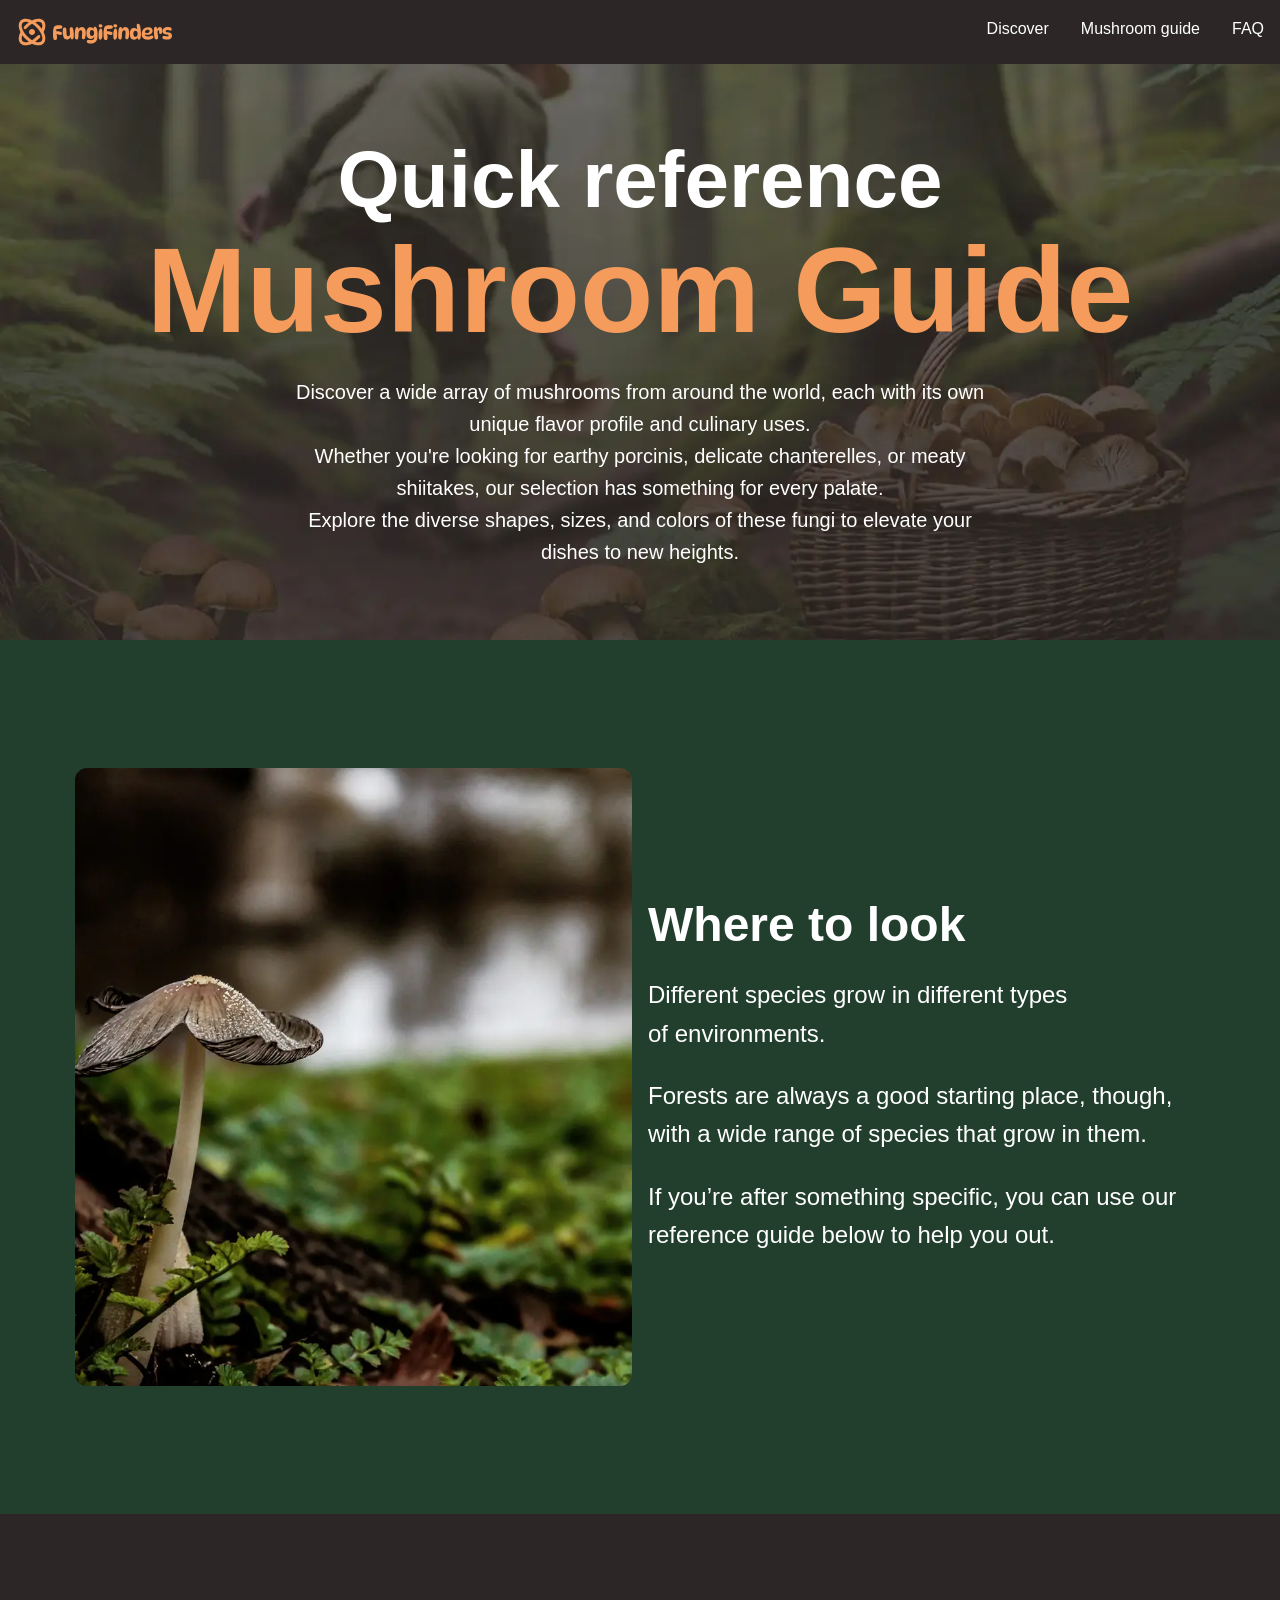
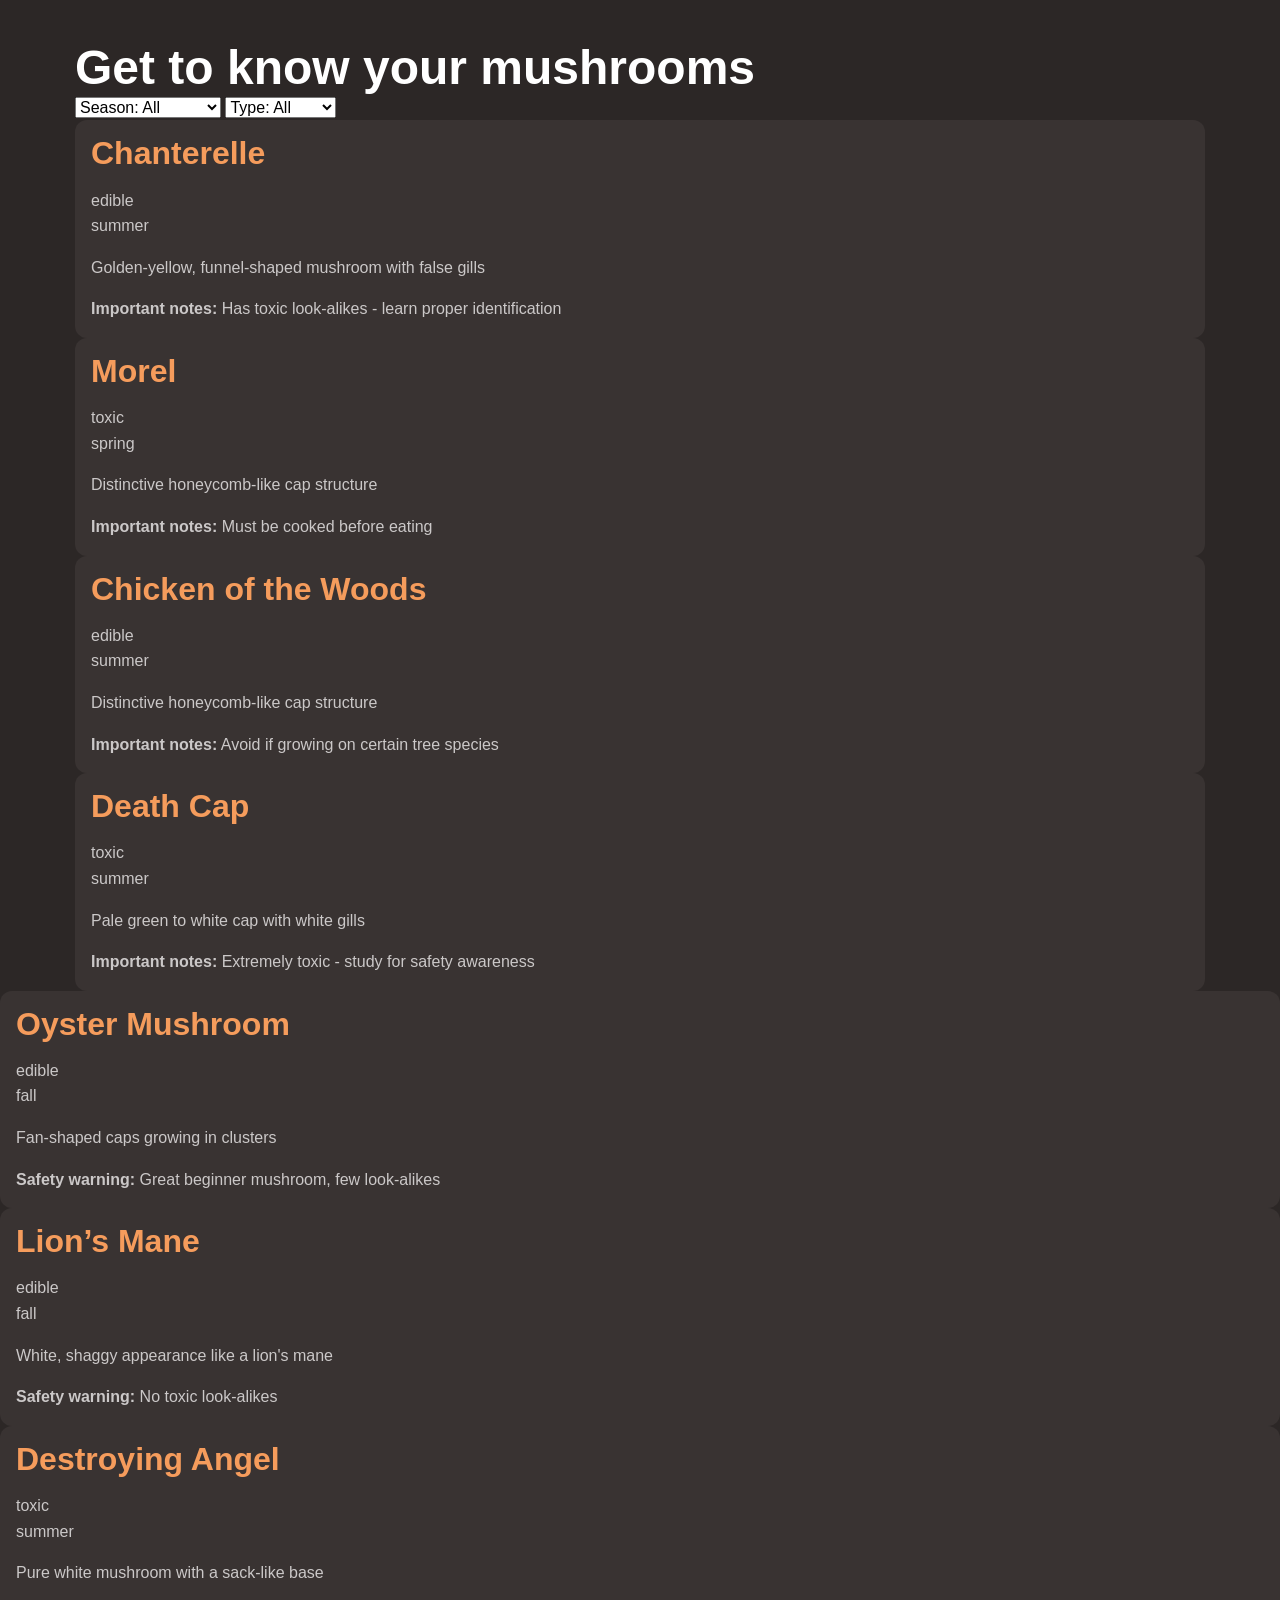
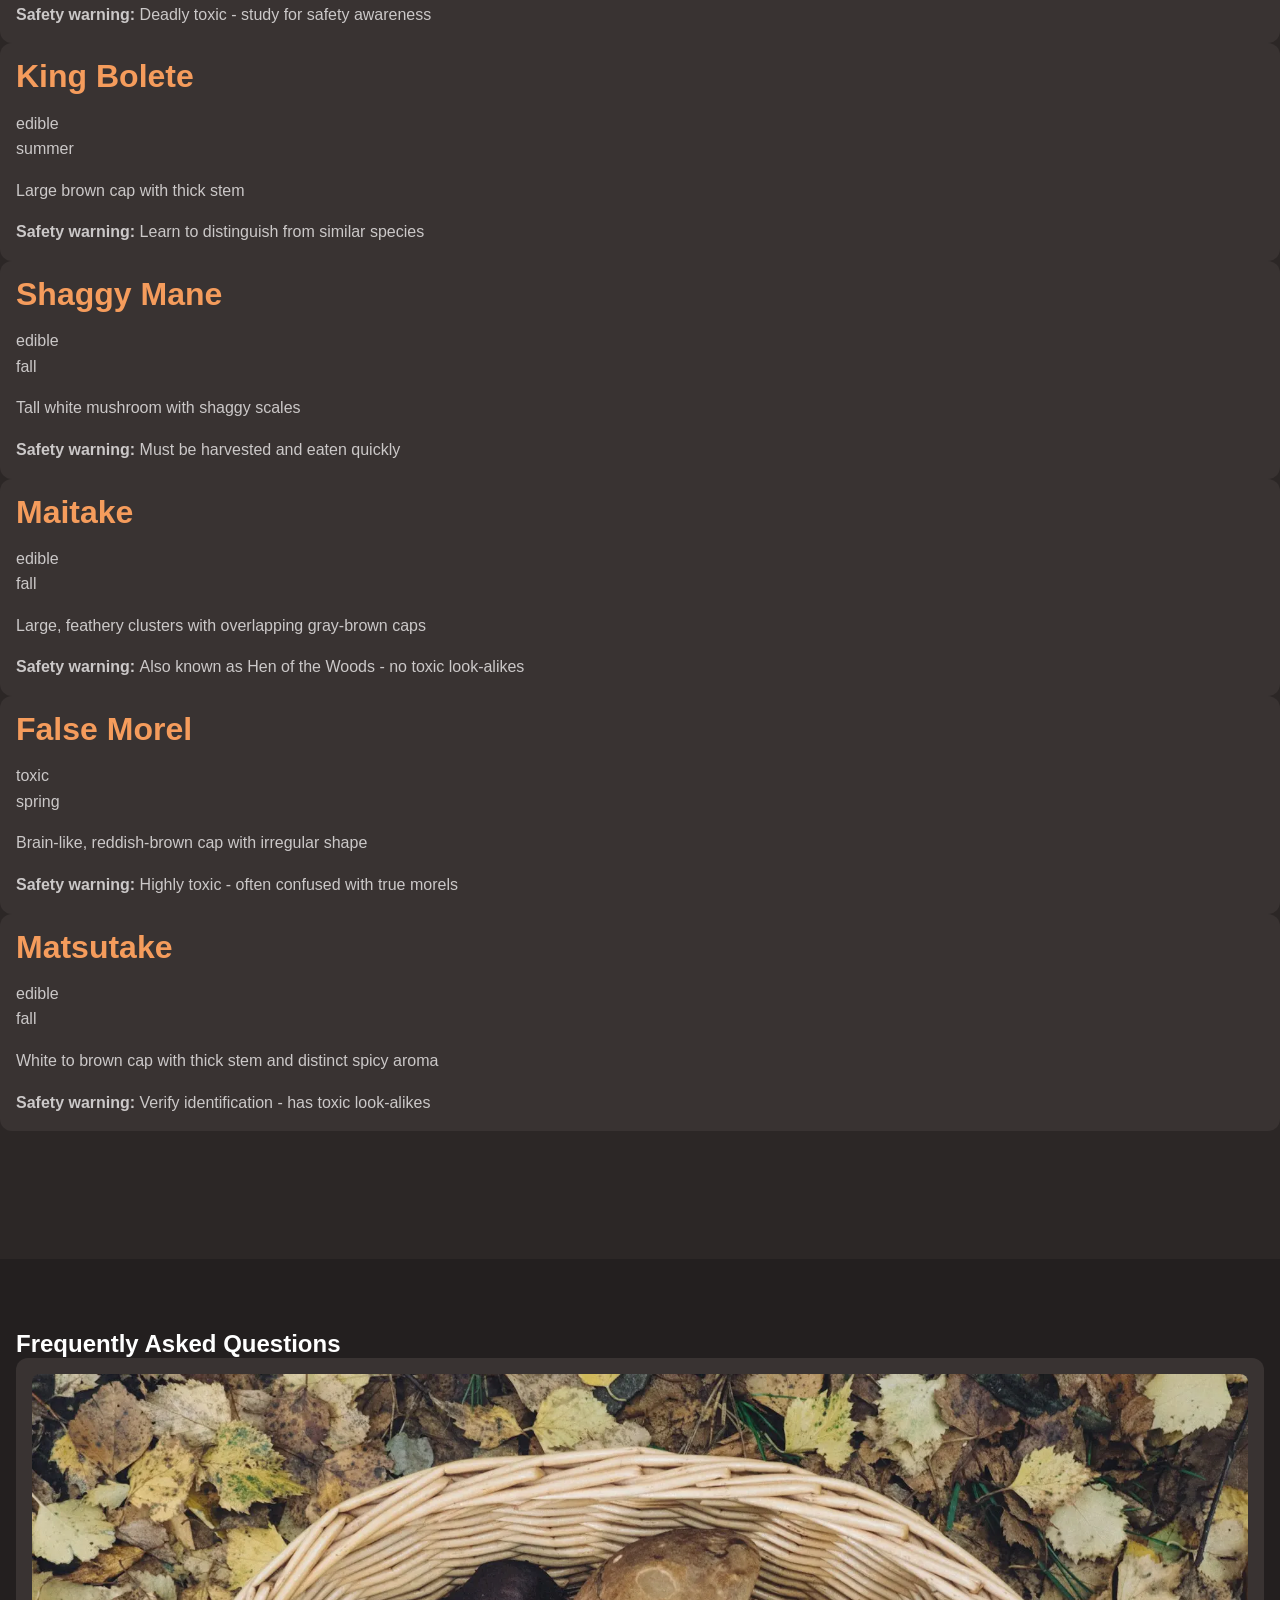
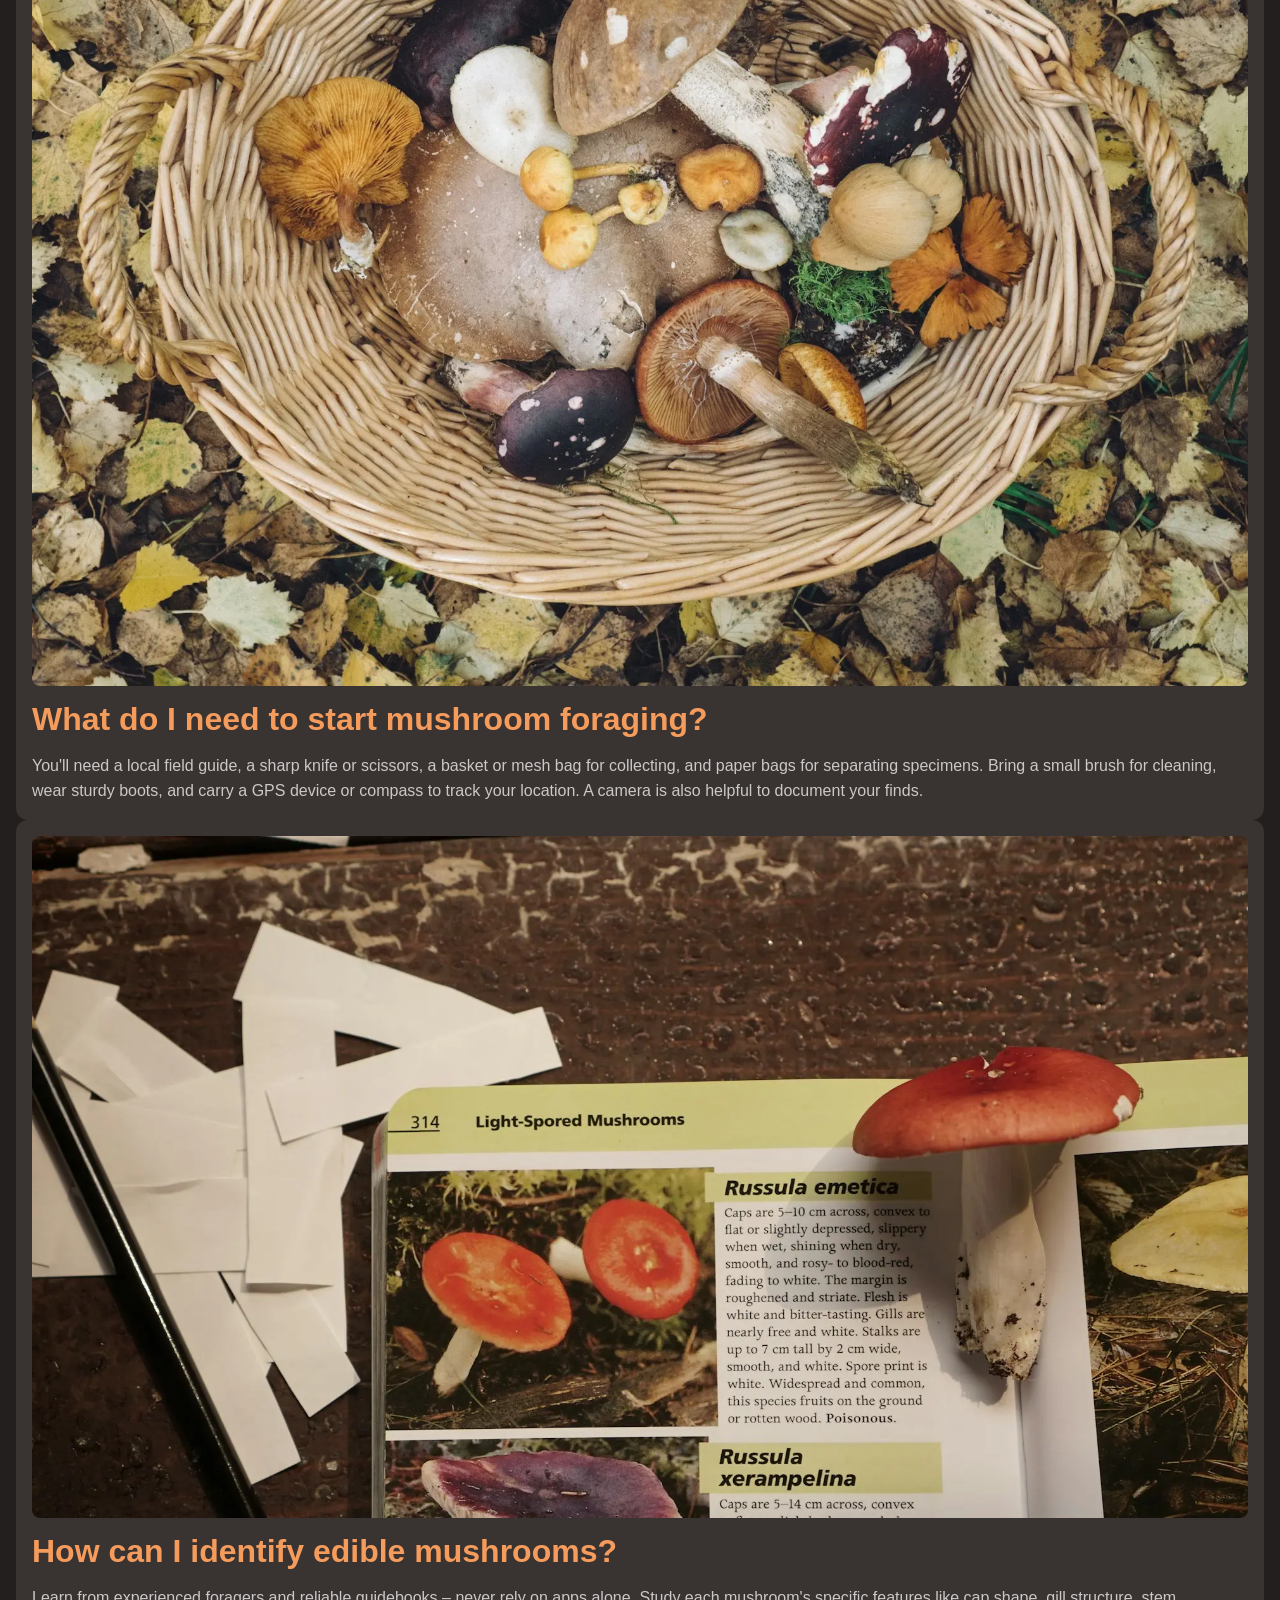
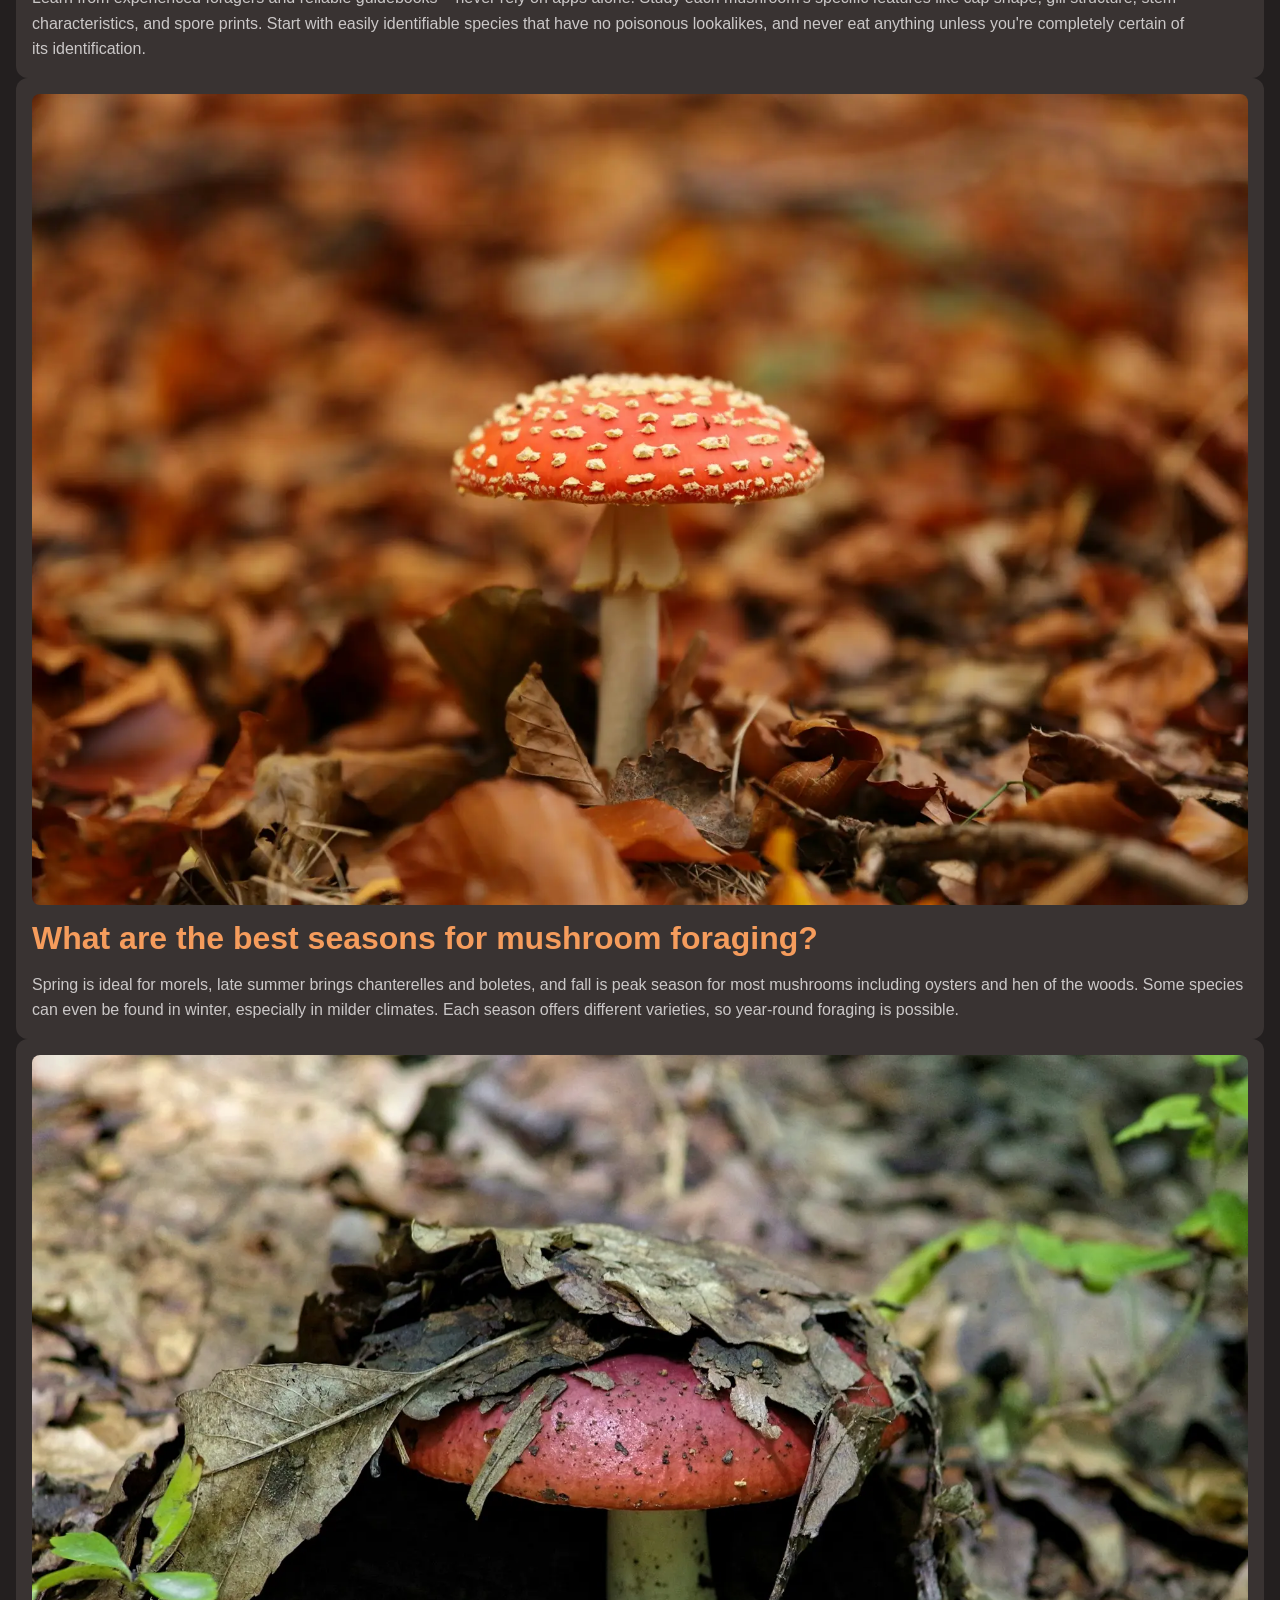
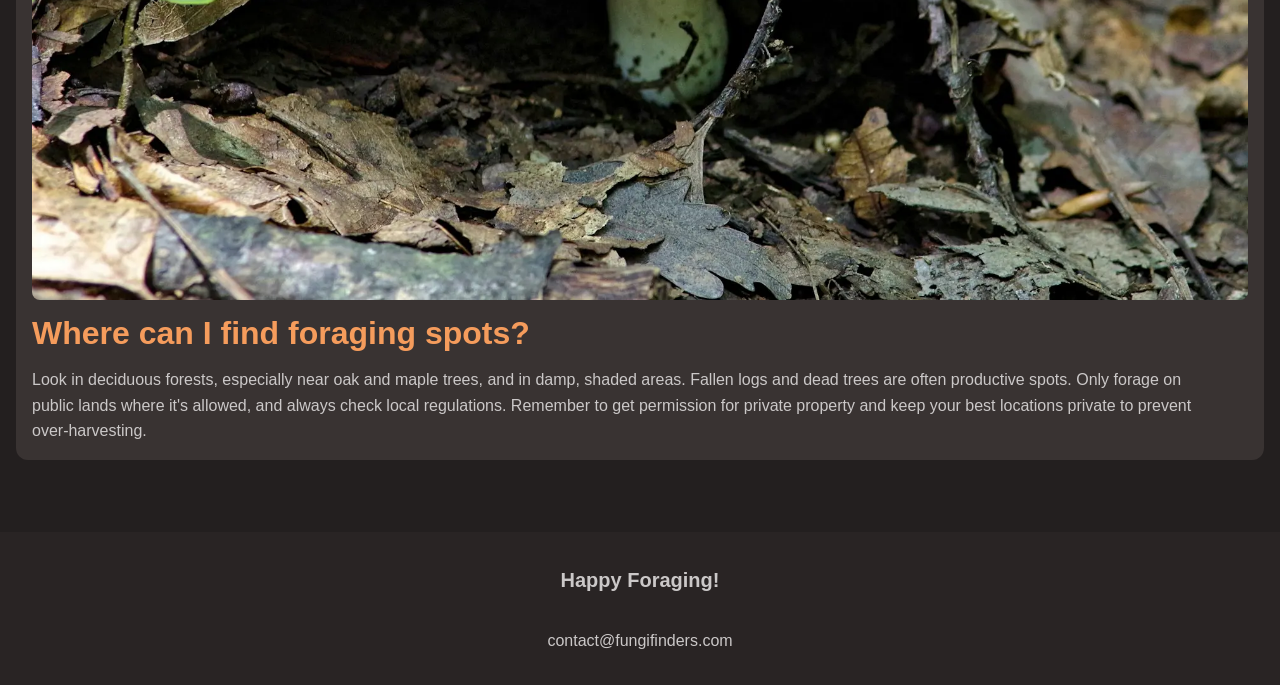
==== mushroom-guide.html @ 4a0c6866 "add mushroom guide page structure and initial content" ====
<!doctype html>
<html lang="en">
  <head>
    <meta charset="UTF-8" />
    <meta name="viewport" content="width=device-width, initial-scale=1.0" />
    <title>Fungi Finders</title>
    <link rel="stylesheet" href="styles.css" />
    <script src="/main.js" defer></script>
  </head>
  <body>
    <header class="site-header">
      <div class="wrapper" data-width="wide">
        <div class="site-header__inner">
          <a href="/">
            <img
              class="logo"
              src="assets/fungi-finders.svg"
              alt="fungi finders logo"
            />
          </a>
          <button aria-controls="primary-nav" aria-expanded="false">
            <span class="visually-hidden">Menu</span>
            <img src="/assets/hamburger.svg" alt="" />
          </button>
          <nav class="primary-navigation" id="primary-nav">
            <ul role="list">
              <li><a href="#">Discover</a></li>
              <li><a href="#">Mushroom guide</a></li>
              <li><a href="#">FAQ</a></li>
            </ul>
          </nav>
        </div>
      </div>
    </header>

    <main>
      <section class="hero section flow" data-padding="compact">
        <div class="wrapper">
          <h1 class="hero__title">
            Quick reference
            <span>Mushroom Guide</span>
          </h1>
        </div>
        <div class="wrapper" data-width="narrow">
          <div class="font-size-md flow"></div>
          <p>
            Discover a wide array of mushrooms from around the world, each with
            its own unique flavor profile and culinary uses.
          </p>
          <p>
            Whether you're looking for earthy porcinis, delicate chanterelles,
            or meaty shiitakes, our selection has something for every palate.
          </p>
          <p>
            Explore the diverse shapes, sizes, and colors of these fungi to
            elevate your dishes to new heights.
          </p>
        </div>
      </section>

      <!-- where to look -->
      <section class="section background-accent">
        <div class="wrapper">
          <div class="equal-columns" data-vertical-alignment="centered">
            <img src="/assets/where-to-look.webp" alt="mushroom close up" />
            <div class="flow font-size-lg text-high-contrast">
              <h2 class="section-title">Where to look</h2>
              <p>Different species grow in different types of environments.</p>
              <p>
                Forests are always a good starting place, though, with a wide
                range of species that grow in them.
              </p>
              <p>
                If you’re after something specific, you can use our reference
                guide below to help you out.
              </p>
            </div>
          </div>
        </div>
      </section>

      <!-- guide -->
      <section class="section">
        <div class="wrapper">
          <h2 class="section-title">Get to know your mushrooms</h2>
          <select name="" id="">
            <option value="all">Season: All</option>
            <option value="spring">Season: Spring</option>
            <option value="summer">Season: Summer</option>
            <option value="fall">Season: Fall</option>
          </select>
          <select name="" id="">
            <option value="all">Type: All</option>
            <option value="edible">Type: Edible</option>
            <option value="toxic">Type: Toxic</option>
          </select>
          <!-- grid of mushrooms -->
          <div>
            <!-- 12 cards here  -->
            <div class="card">
              <h3 class="card__title">Chanterelle</h3>
              <ul role="list" aria-label="Mushroom characteristics">
                <li data-edible="edible">
                  <span class="visually-hidden">This mushroom is </span>edible
                </li>
                <li data-season="summer">
                  <span class="visually-hidden"
                    >Best season to harvest this mushroom is
                  </span>
                  summer
                </li>
              </ul>
              <p>Golden-yellow, funnel-shaped mushroom with false gills</p>
              <div class="card__note">
                <strong>Important notes: </strong>
                Has toxic look-alikes - learn proper identification
              </div>
            </div>
            <div class="card">
              <h3 class="card__title">Morel</h3>
              <ul role="list" aria-label="Mushroom characteristics">
                <li data-edible="toxic">
                  <span class="visually-hidden">This mushroom is </span>toxic
                </li>
                <li data-season="spring">
                  <span class="visually-hidden"
                    >Best season to harvest this mushroom is
                  </span>
                  spring
                </li>
              </ul>
              <p>Distinctive honeycomb-like cap structure</p>
              <div class="card__note">
                <strong>Important notes: </strong>
                Must be cooked before eating
              </div>
            </div>
            <div class="card">
              <h3 class="card__title">Chicken of the Woods</h3>
              <ul role="list" aria-label="Mushroom characteristics">
                <li data-edible="edible">
                  <span class="visually-hidden">This mushroom is </span>edible
                </li>
                <li data-season="summer">
                  <span class="visually-hidden"
                    >Best season to harvest this mushroom is
                  </span>
                  summer
                </li>
              </ul>
              <p>Distinctive honeycomb-like cap structure</p>
              <div class="card__note">
                <strong>Important notes:</strong>
                Avoid if growing on certain tree species
              </div>
            </div>
          </div>
          <div class="card">
              <h3 class="card__title">Death Cap</h3>
              <ul role="list" aria-label="Mushroom characteristics">
                <li data-edible="toxic">
                  <span class="visually-hidden">This mushroom is </span>toxic
                </li>
                <li data-season="summer">
                  <span class="visually-hidden"
                    >Best season to harvest this mushroom is
                  </span>
                  summer
                </li>
              </ul>
              <p>Pale green to white cap with white gills</p>
              <div class="card__note">
                <strong>Important notes: </strong>
                Extremely toxic - study for safety awareness
              </div>
            </div>
          </div>
             <div class="card">
              <h3 class="card__title">Oyster Mushroom</h3>
              <ul role="list" aria-label="Mushroom characteristics">
                <li data-edible="edible">
                  <span class="visually-hidden">This mushroom is </span>edible
                </li>
                <li data-season="fall">
                  <span class="visually-hidden"
                    >Best season to harvest this mushroom is
                  </span>
                  fall
                </li>
              </ul>
              <p>Fan-shaped caps growing in clusters</p>
              <div class="card__note">
                <strong>Safety warning: </strong>
                Great beginner mushroom, few look-alikes
              </div>
            </div>
          </div>
          <div class="card">
              <h3 class="card__title">Lion’s Mane</h3>
              <ul role="list" aria-label="Mushroom characteristics">
                <li data-edible="edible">
                  <span class="visually-hidden">This mushroom is </span>edible
                </li>
                <li data-season="fall">
                  <span class="visually-hidden"
                    >Best season to harvest this mushroom is
                  </span>
                  fall
                </li>
              </ul>
              <p>White, shaggy appearance like a lion's mane</p>
              <div class="card__note">
                <strong>Safety warning: </strong>
                No toxic look-alikes
              </div>
            </div>
            <div class="card">
              <h3 class="card__title">Destroying Angel</h3>
              <ul role="list" aria-label="Mushroom characteristics">
                <li data-edible="toxic">
                  <span class="visually-hidden">This mushroom is </span>toxic
                </li>
                <li data-season="summer">
                  <span class="visually-hidden"
                    >Best season to harvest this mushroom is
                  </span>
                  summer
                </li>
              </ul>
              <p>Pure white mushroom with a sack-like base</p>
              <div class="card__note">
                <strong>Safety warning: </strong>
                Deadly toxic - study for safety awareness
              </div>
            </div>
            <div class="card">
              <h3 class="card__title">King Bolete</h3>
              <ul role="list" aria-label="Mushroom characteristics">
                <li data-edible="edible">
                  <span class="visually-hidden">This mushroom is </span>edible
                </li>
                <li data-season="summer">
                  <span class="visually-hidden"
                    >Best season to harvest this mushroom is
                  </span>
                  summer
                </li>
              </ul>
              <p>Large brown cap with thick stem</p>
              <div class="card__note">
                <strong>Safety warning: </strong>
                Learn to distinguish from similar species
              </div>
            </div>
            <div class="card">
              <h3 class="card__title">Shaggy Mane</h3>
              <ul role="list" aria-label="Mushroom characteristics">
                <li data-edible="edible">
                  <span class="visually-hidden">This mushroom is </span>edible
                </li>
                <li data-season="fall">
                  <span class="visually-hidden"
                    >Best season to harvest this mushroom is
                  </span>
                  fall
                </li>
              </ul>
              <p>Tall white mushroom with shaggy scales</p>
              <div class="card__note">
                <strong>Safety warning: </strong>
                Must be harvested and eaten quickly
              </div>
            </div>
            <div class="card">
              <h3 class="card__title">Maitake</h3>
              <ul role="list" aria-label="Mushroom characteristics">
                <li data-edible="edible">
                  <span class="visually-hidden">This mushroom is </span>edible
                </li>
                <li data-season="fall">
                  <span class="visually-hidden"
                    >Best season to harvest this mushroom is
                  </span>
                  fall
                </li>
              </ul>
              <p>Large, feathery clusters with overlapping gray-brown caps</p>
              <div class="card__note">
                <strong>Safety warning: </strong>
                Also known as Hen of the Woods - no toxic look-alikes
              </div>
            </div>
            <div class="card">
              <h3 class="card__title">False Morel</h3>
              <ul role="list" aria-label="Mushroom characteristics">
                <li data-edible="toxic">
                  <span class="visually-hidden">This mushroom is </span>toxic
                </li>
                <li data-season="spring">
                  <span class="visually-hidden"
                    >Best season to harvest this mushroom is
                  </span>
                  spring
                </li>
              </ul>
              <p>Brain-like, reddish-brown cap with irregular shape</p>
              <div class="card__note">
                <strong>Safety warning: </strong>
                Highly toxic - often confused with true morels
              </div>
            </div>
            <div class="card">
              <h3 class="card__title">Matsutake</h3>
              <ul role="list" aria-label="Mushroom characteristics">
                <li data-edible="edible">
                  <span class="visually-hidden">This mushroom is </span>edible
                </li>
                <li data-season="fall">
                  <span class="visually-hidden"
                    >Best season to harvest this mushroom is
                  </span>
                  fall
                </li>
              </ul>
              <p>White to brown cap with thick stem and distinct spicy aroma</p>
              <div class="card__note">
                <strong>Safety warning: </strong>
                Verify identification - has toxic look-alikes
              </div>
            </div>
        </div>
      </section>

      <!-- FAQ -->
      <section class="section background-extra-dark" data-padding="compact">
        <div class="wrapper" data-width="wide">
          <h2>Frequently Asked Questions</h2>
          <!-- Bento Grid -->
          <div class="card">
            <img
              src="/assets/start-foraging.webp"
              alt="a basket full of mushrooms"
            />
            <h3 class="card__title">
              What do I need to start mushroom foraging?
            </h3>
            <p>
              You'll need a local field guide, a sharp knife or scissors, a
              basket or mesh bag for collecting, and paper bags for separating
              specimens. Bring a small brush for cleaning, wear sturdy boots,
              and carry a GPS device or compass to track your location. A camera
              is also helpful to document your finds.
            </p>
          </div>
          <div class="card">
            <img
              src="/assets/identify-mushrooms.webp"
              alt="mushrooom on top of a book"
            />
            <h3 class="card__title">How can I identify edible mushrooms?</h3>
            <p>
              Learn from experienced foragers and reliable guidebooks – never
              rely on apps alone. Study each mushroom's specific features like
              cap shape, gill structure, stem characteristics, and spore prints.
              Start with easily identifiable species that have no poisonous
              lookalikes, and never eat anything unless you're completely
              certain of its identification.
            </p>
          </div>
          <div class="card">
            <img
              src="/assets/best-seasons.webp"
              alt="red mushroom with white spots on top"
            />
            <h3 class="card__title">
              What are the best seasons for mushroom foraging?
            </h3>
            <p>
              Spring is ideal for morels, late summer brings chanterelles and
              boletes, and fall is peak season for most mushrooms including
              oysters and hen of the woods. Some species can even be found in
              winter, especially in milder climates. Each season offers
              different varieties, so year-round foraging is possible.
            </p>
          </div>
          <div class="card">
            <img
              src="/assets/where-to-find.webp"
              alt="mushroom under some leaves"
            />
            <h3 class="card__title">Where can I find foraging spots?</h3>
            <p>
              Look in deciduous forests, especially near oak and maple trees,
              and in damp, shaded areas. Fallen logs and dead trees are often
              productive spots. Only forage on public lands where it's allowed,
              and always check local regulations. Remember to get permission for
              private property and keep your best locations private to prevent
              over-harvesting.
            </p>
          </div>
        </div>
      </section>
    </main>
  </body>
  <footer class="site-footer">
    <p class="site-footer__title">Happy Foraging!</p>
    <a href="mailto:contact@fungifinders.com">contact@fungifinders.com</a>
  </footer>
</html>
---- styles.css ----
@layer reset {
  *,
  *::before,
  *::after {
    box-sizing: border-box;
  }

  /* https://kilianvalkhof.com/2022/css-html/your-css-reset-needs-text-size-adjust-probably/ */
  html {
    -moz-text-size-adjust: none;
    -webkit-text-size-adjust: none;
    text-size-adjust: none;
  }

  body,
  h1,
  h2,
  h3,
  h4,
  p,
  figure,
  blockquote,
  dl,
  dd {
    margin: 0;
  }

  /* https://www.scottohara.me/blog/2019/01/12/lists-and-safari.html */
  [role="list"] {
    list-style: none;
    margin: 0;
    padding: 0;
  }

  body {
    min-block-size: 100vh;
    line-height: 1.6;
  }

  h1,
  h2,
  h3,
  button,
  input,
  label {
    line-height: 1.1;
  }

  h1,
  h2,
  h3,
  h4 {
    text-wrap: balance;
  }

  p,
  li {
    text-wrap: pretty;
  }

  img,
  picture {
    max-inline-size: 100%;
    display: block;
  }

  input,
  button,
  textarea,
  select {
    font: inherit;
  }
}

@layer base {
  /* :root custom props + base/global styles here */
  :root {
    --clr-white: hsl(0, 0%, 100%);
    --clr-gray-100: hsl(0, 2%, 79%);
    --clr-brand-400: hsl(25, 88%, 75%);
    --clr-brand-500: hsl(25, 88%, 66%);
    --clr-green-400: hsl(143, 19%, 49%);
    --clr-green-500: hsl(143, 38%, 37%);
    --clr-green-600: hsl(145, 29%, 19%);
    --clr-brown-500: hsl(10, 5%, 25%);
    --clr-brown-600: hsl(9, 7%, 21%);
    --clr-brown-700: hsl(9, 8%, 16%);
    --clr-brown-800: hsl(0, 6%, 15%);
    --clr-brown-900: hsl(0, 6%, 13%);

    --clr-orange-500: hsl(28, 43%, 28%);
    --clr-red-500: hsl(359, 34%, 24%);
    --clr-teal-500: hsl(186, 42%, 25%);

    --ff-heading: "Outfit", sans-serif;
    --ff-body: "Fira Sans", sans-serif;

    --fs-300: 0.875rem;
    --fs-400: 1rem;
    --fs-500: 1.125rem;
    --fs-600: 1.25rem;
    --fs-700: 1.5rem;
    --fs-800: 2rem;
    --fs-900: 3.75rem;
    --fs-1000: 3.75rem;

    /* primitives */
    --text-main: var(--clr-gray-100);
    --text-high-contrast: var(--clr-white);
    --text-brand: var(--clr-brand-500);
    --text-brand-light: var(--clr-brand-400);

    --background-accent-light: var(--clr-green-400);
    --background-accent-main: var(--clr-green-500);
    --background-accent-dark: var(--clr-green-600);

    --background-extra-light: var(--clr-brown-500);
    --background-light: var(--clr-brown-600);
    --background-main: var(--clr-brown-700);
    --background-dark: var(--clr-brown-800);
    --background-extra-dark: var(--clr-brown-900);
    --font-size-heading-sm: var(--fs-700);
    --font-size-heading-regular: var(--fs-800);
    --font-size-heading-lg: var(--fs-900);
    --font-size-heading-xl: var(--fs-1000);

    --font-size-sm: var(--fs-300);
    --font-size-regular: var(--fs-400);
    --font-size-md: var(--fs-500);
    --font-size-lg: var(--fs-600);

    --border-radius-1: 0.25rem;
    --border-radius-2: 0.5rem;
    --border-radius-3: 0.75rem;

    @media (width > 760px) {
      --fs-300: 0.875rem;
      --fs-400: 1rem;
      --fs-500: 1.25rem;
      --fs-600: 1.5rem;
      --fs-700: 2rem;
      --fs-800: 3rem;
      --fs-900: 5rem;
      --fs-1000: 7.5rem;
    }
  }

  body {
    font-family: var(--ff-body);
    font-size: var(--font-size-regular);
    color: var(--text-main);
    background-color: var(--background-main);
  }

  h1,
  h2,
  h3,
  h4 {
    font-family: var(--ff-heading);
    font-weight: 700;
    color: var(--text-high-contrast);
  }

  a {
    color: var(--text-high-contrast);
  }

  a:hover,
  a:focus-visible {
    color: var(--text-brand-light);
  }

  img {
    border-radius: var(--border-radius-3);
  }
}

@layer utilities {
  .text-center {
    text-align: center;
  }

  .section-title {
    font-size: var(--font-size-heading-regular);
  }

  .text-main {
    color: var(--text-main);
  }

  .text-brand {
    color: var(--text-brand);
  }

  .text-high-contrast {
    color: var(--text-high-contrast);
  }

  .background-base {
    background: var(--background-base);
  }

  .background-light {
    background-color: var(--background-light);
  }

  .background-extra-light {
    background-color: var(--background-extra-light);
  }

  .background-dark {
    background-color: var(--background-dark);
  }

  .background-extra-dark {
    background-color: var(--background-extra-dark);
  }

  .background-accent {
    background-color: var(--background-accent-dark);
  }

  .font-size-sm {
    font-size: var(--font-size-sm);
  }

  .font-size-regular {
    font-size: var(--font-size-regular);
  }

  .font-size-md {
    font-size: var(--font-size-md);
  }

  .font-size-lg {
    font-size: var(--font-size-lg);
  }

  .visually-hidden {
    clip: rect(0 0 0 0);
    clip-path: inset(50%);
    height: 1px;
    overflow: hidden;
    position: absolute;
    white-space: nowrap;
    width: 1px;
  }

  .skip-to-main {
    background: var(--clr-green-500);
    font-size: var(--fs-600);
  }
}

@layer layout {
  .flow > * + * {
    margin-block-start: var(--flow-space, 1em);
  }

  .grid-flow {
    display: grid;
    gap: var(--grid-flow-space, 1rem);

    align-content: start;
    justify-items: start;
  }

  .section {
    padding-block: 3.75rem;

    @media (min-width: 760px) {
      padding-block: 8rem;

      &[data-padding="compact"] {
        padding-block: 4.5rem;
      }
    }
  }

  .wrapper {
    --wrapper-max-width: 1130px;
    --wrapper-padding: 1rem;

    max-width: var(--wrapper-max-width);
    margin-inline: auto;
    padding-inline: var(--wrapper-padding);

    /* helps to match the Figma file */
    box-sizing: content-box;

    &[data-width="narrow"] {
      --wrapper-max-width: 720px;
    }

    &[data-width="wide"] {
      --wrapper-max-width: 1330px;
    }
  }

  .equal-columns {
    display: grid;
    gap: var(--equal-columns-gap, 1rem);
    align-items: var(--column-layout-alignment, stretch);

    &[data-gap="large"] {
      --equal-columns-gap: 2rem;
    }

    &[data-gap="none"] {
      --equal-columns-gap: 0;
    }

    &[data-vertical-alignment="centered"] {
      --column-layout-alignment: center;
    }

    &[data-vertical-alignment="bottom"] {
      --column-layout-alignment: end;
    }

    @media (width > 760px) {
      grid-auto-flow: column;
      grid-auto-columns: 1fr;
    }
  }
}

@layer components {
  .skip-to-main {
    background: var(--clr-green-500);
    font-size: var(--fs-600);
    padding: 1rem;
    position: absolute;
    top: 1rem;
    left: 1rem;
    border-radius: var(--border-radius-3);
    color: white;
  }

  .skip-to-main:not(:focus) {
    clip: rect(0 0 0 0);
    clip-path: inset(50%);
    height: 1px;
    overflow: hidden;
    position: absolute;
    white-space: nowrap;
    width: 1px;
  }

  .site-header {
    padding-block: 1rem;
  }

  .site-header__inner {
    display: flex;
    flex-wrap: wrap;
    gap: 0.5rem 2rem;
    justify-content: space-between;
  }

  .primary-navigation {
    ul {
      margin: 0;
      padding: 0;
      display: flex;
      flex-wrap: wrap;
      gap: 0.5rem 2rem;
    }

    a {
      text-decoration: none;
    }
  }

  [aria-controls="primary-nav"] {
    display: none;
  }

  @media (width < 760px) {
    [aria-controls="primary-nav"] {
      display: block;
      z-index: 100;
      background: transparent;
      border: 0;

      img {
        border-radius: 0;
      }
    }

    .primary-navigation {
      display: none;
      z-index: 10;
      position: absolute;
      top: 0;
      right: 0;
      padding: 2rem;
      background-color: var(--background-accent-main);
      border-radius: 0 0 0 var(--border-radius-3);

      ul {
        flex-direction: column;
        gap: 0;
        font-size: var(--fs-700);
        font-weight: 700;
        font-family: var(--ff-heading);
      }

      li + li {
        margin-block-start: 1rem;
        padding-block-start: 1rem;
        border-top: 2px solid var(--background-accent-light);
      }
    }

    [aria-expanded="true"] ~ .primary-navigation {
      display: block;
    }
  }

  .site-footer {
    text-align: center;
    background-color: var(--background-dark);
    padding-block: 2rem;
    display: grid;
    gap: 2rem;

    a {
      text-decoration: none;
      color: var(--text-main);

      &:hover,
      &:focus-visible {
        color: var(--text-brand-light);
      }
    }
  }

  .site-footer__title {
    font-weight: 700;
    font-size: var(--font-size-md);
    font-family: var(--ff-heading);
  }

  .card {
    display: grid;
    gap: var(--card-gap, 1rem);
    background-color: var(--background-light);
    padding: 1rem;
    border-radius: var(--border-radius-3);

    img {
      border-radius: var(--border-radius-2);
    }
  }

  .card__title {
    font-size: var(--card-title-font-size, var(--font-size-heading-sm));
    color: var(--card-title-color, var(--text-brand));
  }

  .hero {
    text-align: center;
    background-image: url(/assets/hero.webp);
    background-size: cover;
    font-size: var(--font-size-md);
    color: var(--text-high-contrast);
  }

  .hero__title {
    font-size: var(--font-size-heading-lg);

    > span {
      display: block;
      font-size: var(--font-size-heading-xl);
      color: var(--text-brand);
    }
  }

  .mushroom-guide {
    --card-title-font-size: var(--font-size-lg);
    --card-title-color: var(--text-high-contrast);
  }

  .faq-bento-grid {
    --card-title-color: var(--text-high-contrast);
  }

  .button {
    display: inline-flex;
    padding: 0.5rem 1rem;
    background-color: var(--background-accent-main);
    text-decoration: none;
    font-size: var(--font-size-md);
    font-family: var(--ff-heading);
    font-weight: 700;
    cursor: pointer;
    border-radius: var(--border-radius-1);

    &:hover,
    &:focus-visible {
      background-color: var(--background-accent-light);
      color: var(--text-high-contrast);
    }
  }
}
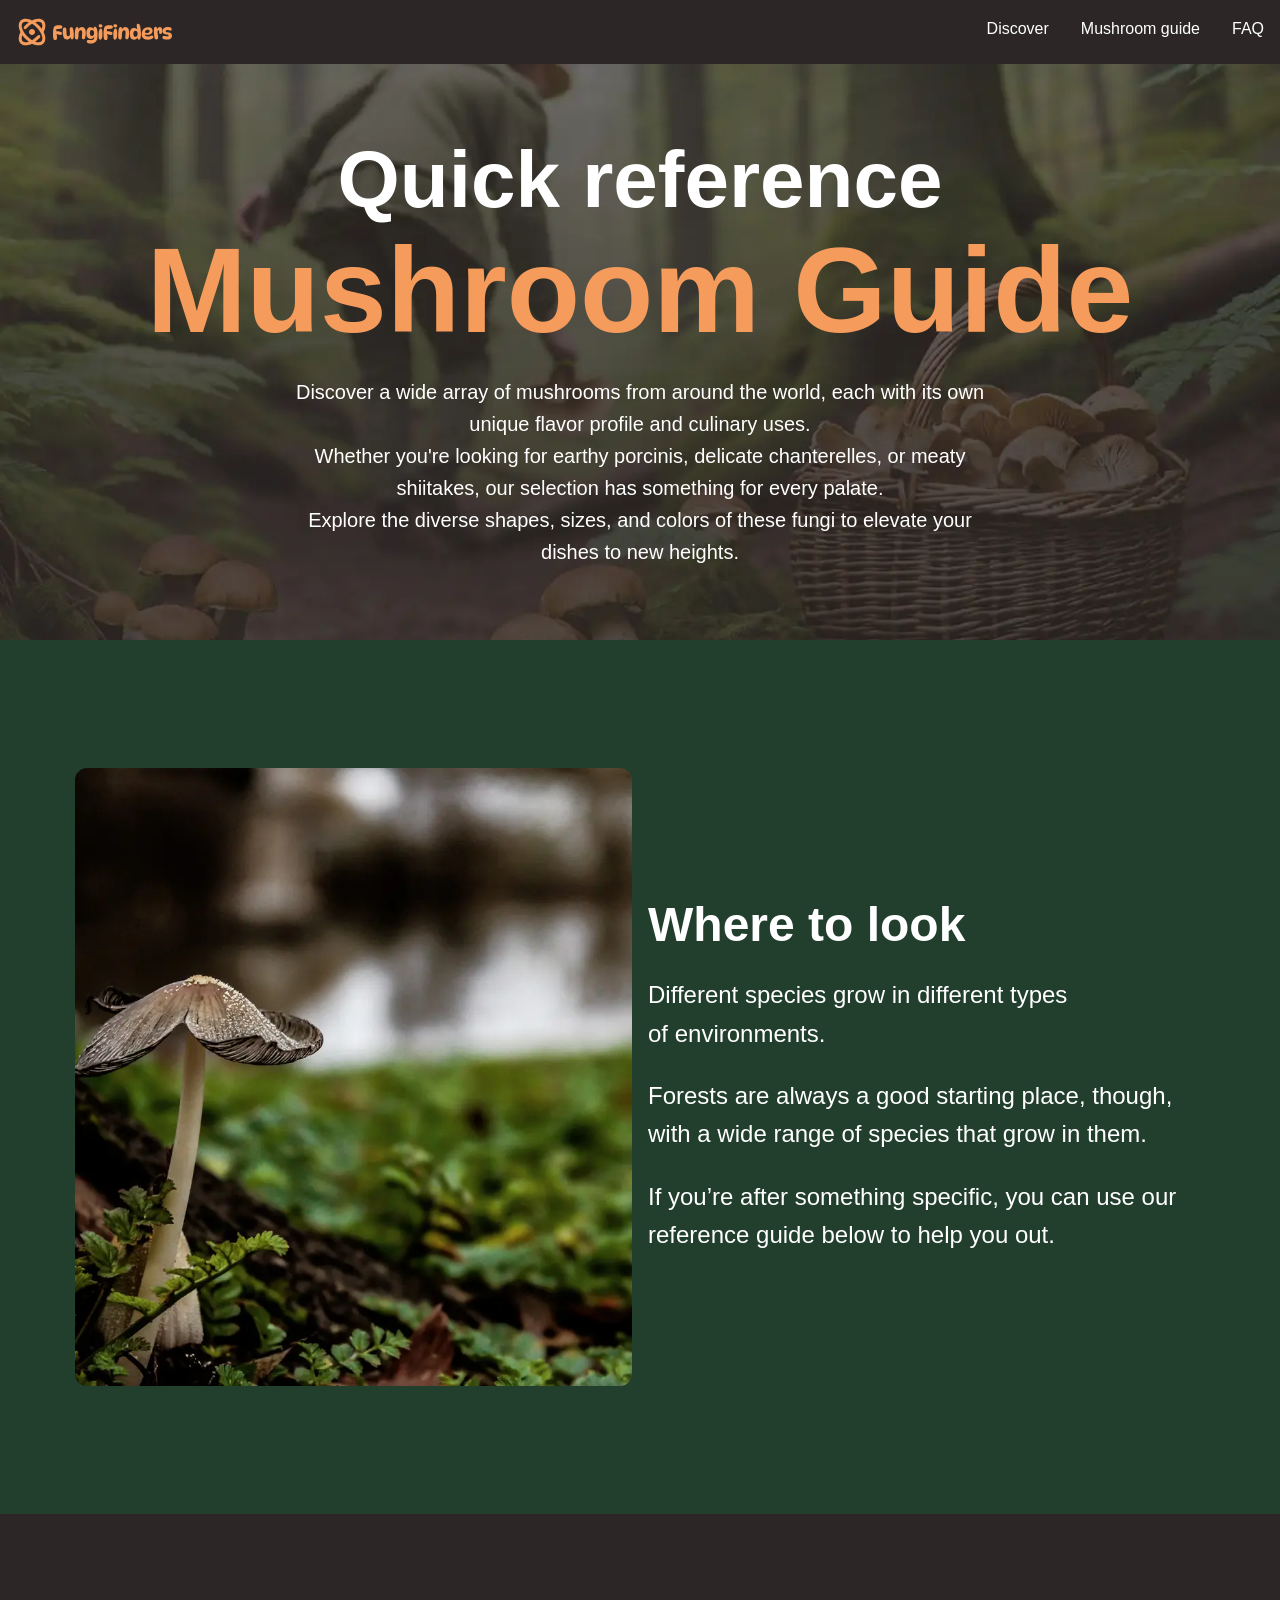
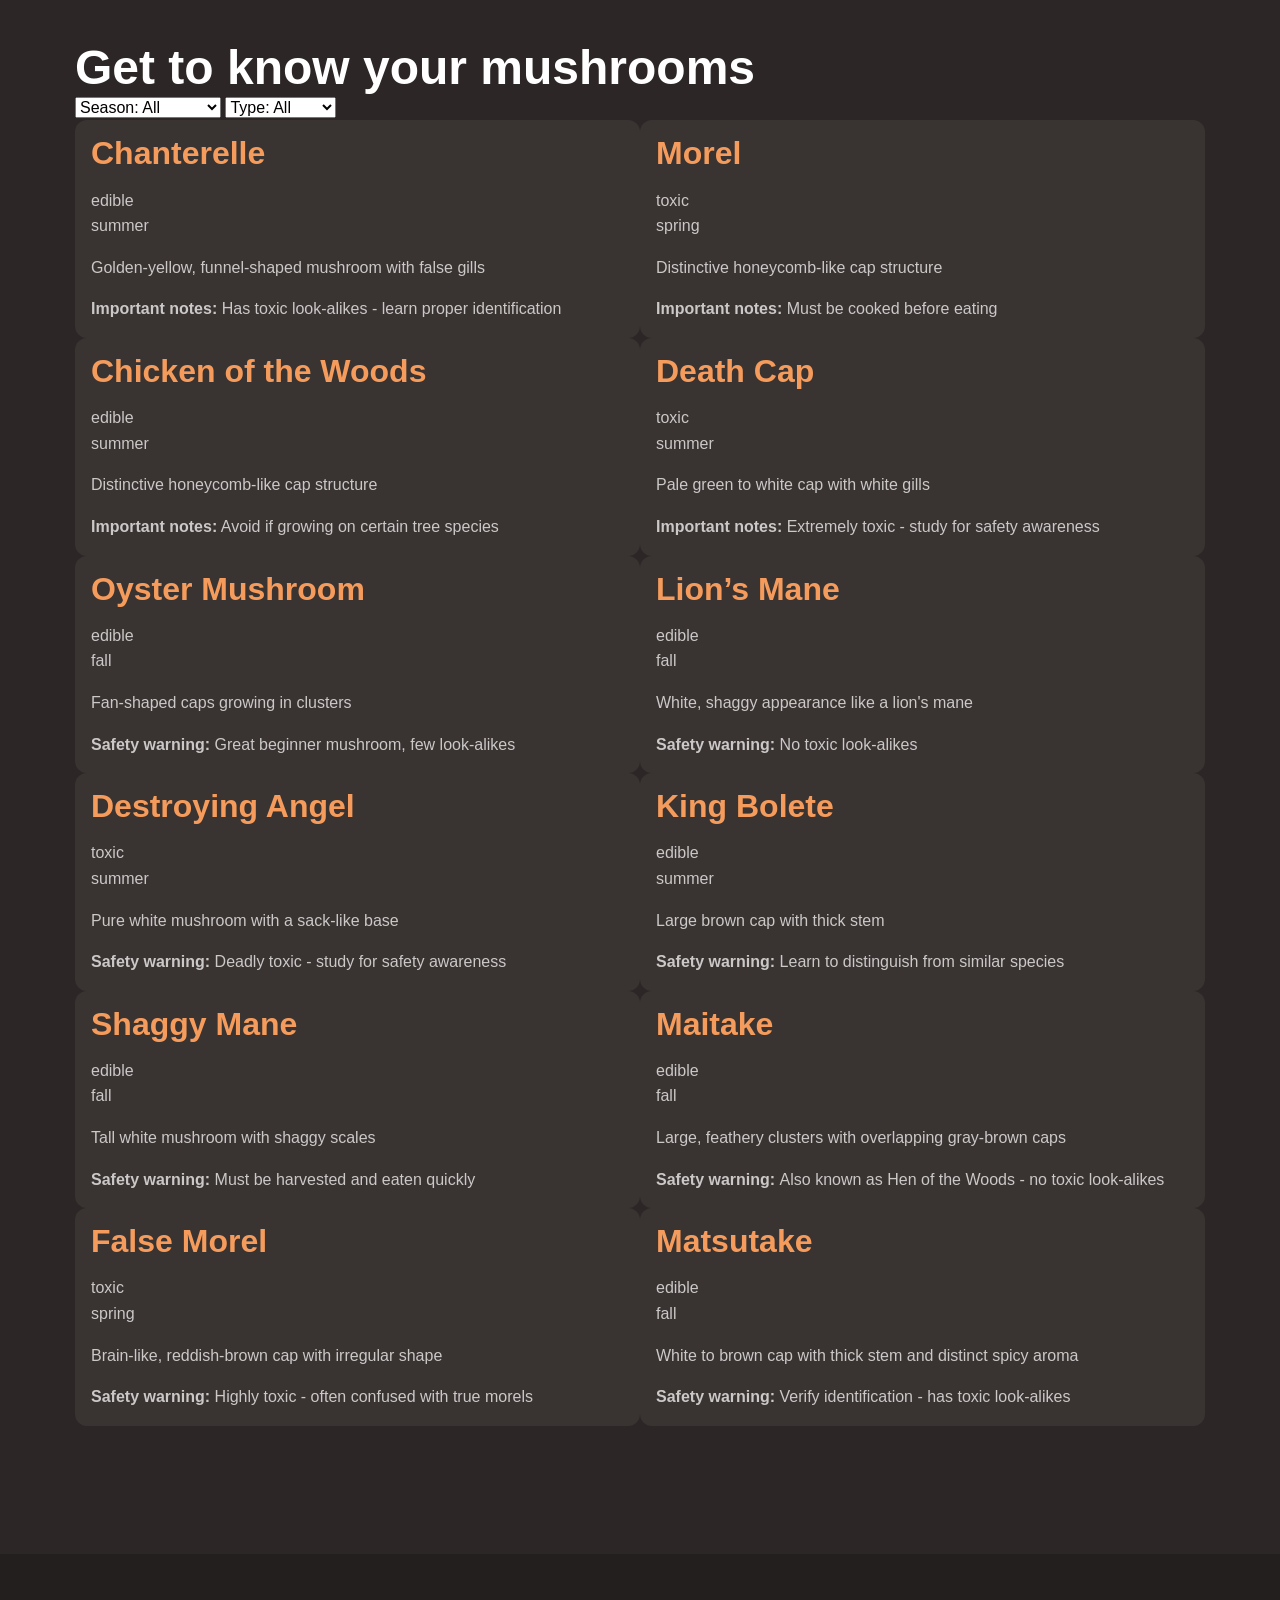
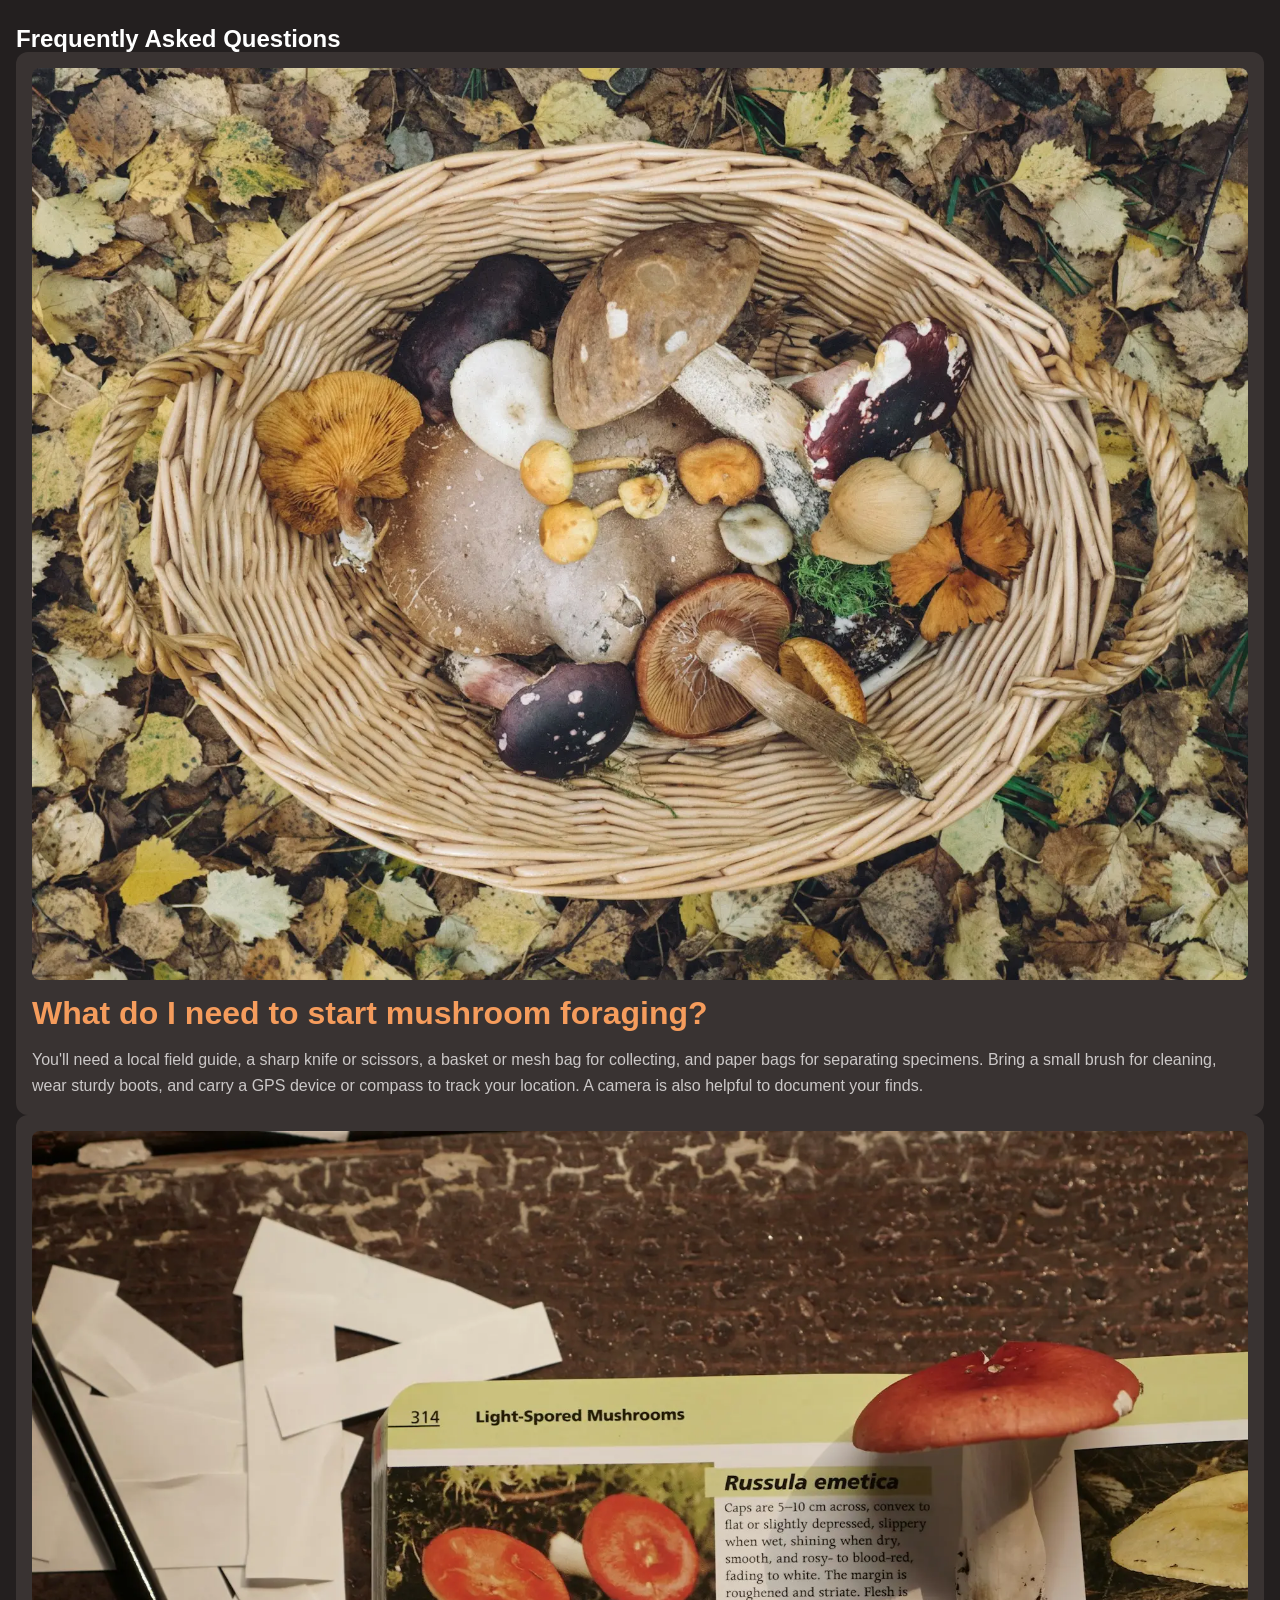
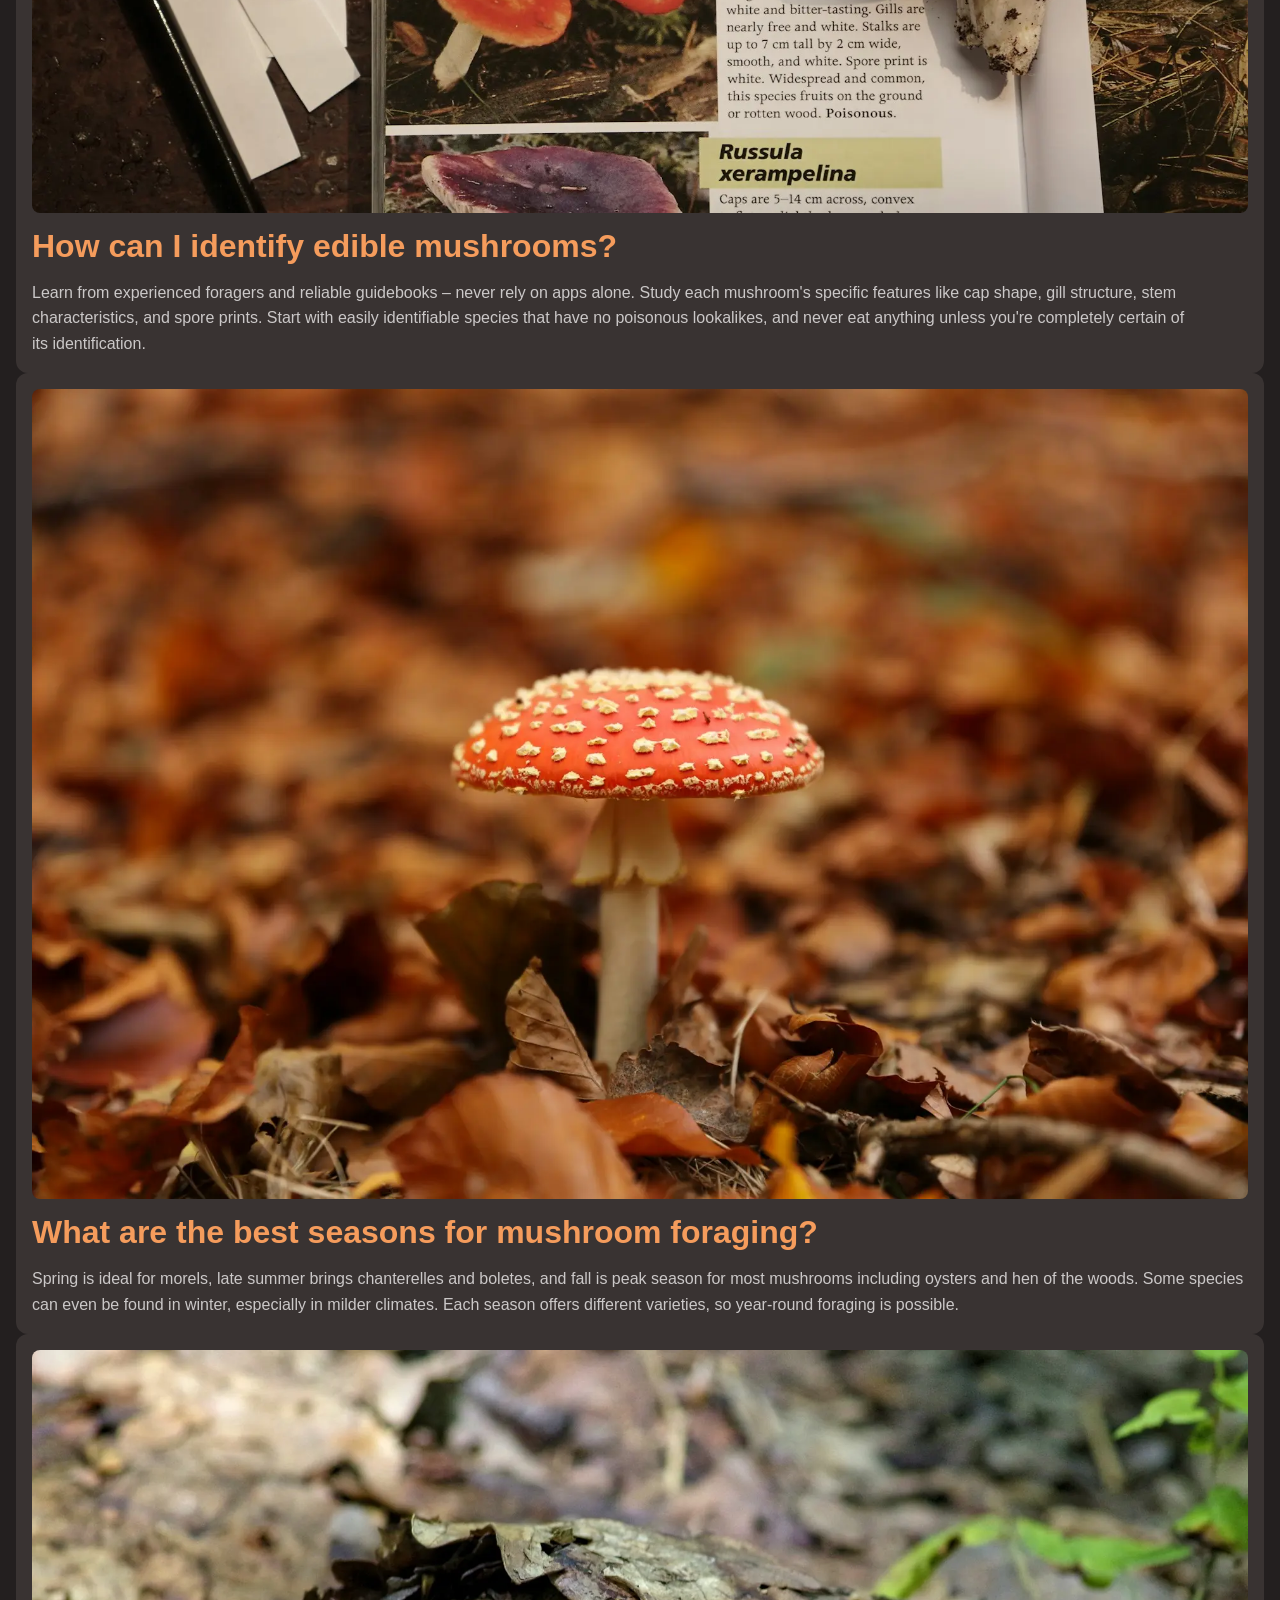
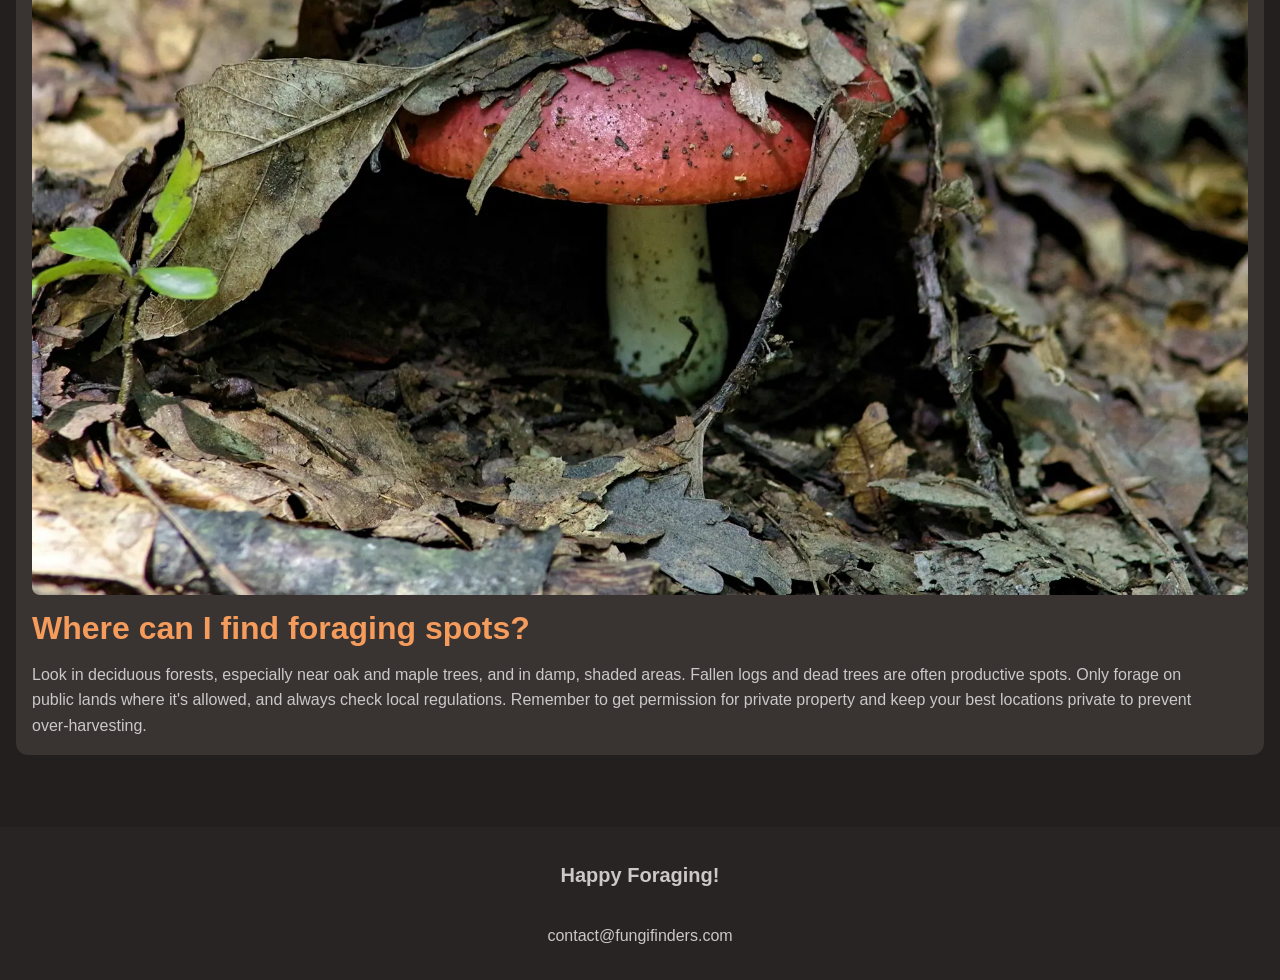
==== commit bc0f877a: "style: add mushroom guide grid layout" ====
--- a/mushroom-guide.html
+++ b/mushroom-guide.html
@@ -95,11 +95,15 @@
             <option value="toxic">Type: Toxic</option>
           </select>
           <!-- grid of mushrooms -->
-          <div>
+          <div class="grid-auto-fit">
             <!-- 12 cards here  -->
             <div class="card">
               <h3 class="card__title">Chanterelle</h3>
-              <ul role="list" aria-label="Mushroom characteristics">
+              <ul
+                class="tag-list"
+                role="list"
+                aria-label="Mushroom characteristics"
+              >
                 <li data-edible="edible">
                   <span class="visually-hidden">This mushroom is </span>edible
                 </li>
@@ -116,9 +120,14 @@
                 Has toxic look-alikes - learn proper identification
               </div>
             </div>
+
             <div class="card">
               <h3 class="card__title">Morel</h3>
-              <ul role="list" aria-label="Mushroom characteristics">
+              <ul
+                class="tag-list"
+                role="list"
+                aria-label="Mushroom characteristics"
+              >
                 <li data-edible="toxic">
                   <span class="visually-hidden">This mushroom is </span>toxic
                 </li>
@@ -135,9 +144,14 @@
                 Must be cooked before eating
               </div>
             </div>
+
             <div class="card">
               <h3 class="card__title">Chicken of the Woods</h3>
-              <ul role="list" aria-label="Mushroom characteristics">
+              <ul
+                class="tag-list"
+                role="list"
+                aria-label="Mushroom characteristics"
+              >
                 <li data-edible="edible">
                   <span class="visually-hidden">This mushroom is </span>edible
                 </li>
@@ -154,10 +168,14 @@
                 Avoid if growing on certain tree species
               </div>
             </div>
-          </div>
-          <div class="card">
+
+            <div class="card">
               <h3 class="card__title">Death Cap</h3>
-              <ul role="list" aria-label="Mushroom characteristics">
+              <ul
+                class="tag-list"
+                role="list"
+                aria-label="Mushroom characteristics"
+              >
                 <li data-edible="toxic">
                   <span class="visually-hidden">This mushroom is </span>toxic
                 </li>
@@ -174,10 +192,13 @@
                 Extremely toxic - study for safety awareness
               </div>
             </div>
-          </div>
-             <div class="card">
+            <div class="card">
               <h3 class="card__title">Oyster Mushroom</h3>
-              <ul role="list" aria-label="Mushroom characteristics">
+              <ul
+                class="tag-list"
+                role="list"
+                aria-label="Mushroom characteristics"
+              >
                 <li data-edible="edible">
                   <span class="visually-hidden">This mushroom is </span>edible
                 </li>
@@ -194,10 +215,14 @@
                 Great beginner mushroom, few look-alikes
               </div>
             </div>
-          </div>
-          <div class="card">
+
+            <div class="card">
               <h3 class="card__title">Lion’s Mane</h3>
-              <ul role="list" aria-label="Mushroom characteristics">
+              <ul
+                class="tag-list"
+                role="list"
+                aria-label="Mushroom characteristics"
+              >
                 <li data-edible="edible">
                   <span class="visually-hidden">This mushroom is </span>edible
                 </li>
@@ -214,9 +239,14 @@
                 No toxic look-alikes
               </div>
             </div>
+
             <div class="card">
               <h3 class="card__title">Destroying Angel</h3>
-              <ul role="list" aria-label="Mushroom characteristics">
+              <ul
+                class="tag-list"
+                role="list"
+                aria-label="Mushroom characteristics"
+              >
                 <li data-edible="toxic">
                   <span class="visually-hidden">This mushroom is </span>toxic
                 </li>
@@ -233,9 +263,14 @@
                 Deadly toxic - study for safety awareness
               </div>
             </div>
+
             <div class="card">
               <h3 class="card__title">King Bolete</h3>
-              <ul role="list" aria-label="Mushroom characteristics">
+              <ul
+                class="tag-list"
+                role="list"
+                aria-label="Mushroom characteristics"
+              >
                 <li data-edible="edible">
                   <span class="visually-hidden">This mushroom is </span>edible
                 </li>
@@ -252,9 +287,14 @@
                 Learn to distinguish from similar species
               </div>
             </div>
+
             <div class="card">
               <h3 class="card__title">Shaggy Mane</h3>
-              <ul role="list" aria-label="Mushroom characteristics">
+              <ul
+                class="tag-list"
+                role="list"
+                aria-label="Mushroom characteristics"
+              >
                 <li data-edible="edible">
                   <span class="visually-hidden">This mushroom is </span>edible
                 </li>
@@ -271,9 +311,14 @@
                 Must be harvested and eaten quickly
               </div>
             </div>
+
             <div class="card">
               <h3 class="card__title">Maitake</h3>
-              <ul role="list" aria-label="Mushroom characteristics">
+              <ul
+                class="tag-list"
+                role="list"
+                aria-label="Mushroom characteristics"
+              >
                 <li data-edible="edible">
                   <span class="visually-hidden">This mushroom is </span>edible
                 </li>
@@ -290,9 +335,14 @@
                 Also known as Hen of the Woods - no toxic look-alikes
               </div>
             </div>
+
             <div class="card">
               <h3 class="card__title">False Morel</h3>
-              <ul role="list" aria-label="Mushroom characteristics">
+              <ul
+                class="tag-list"
+                role="list"
+                aria-label="Mushroom characteristics"
+              >
                 <li data-edible="toxic">
                   <span class="visually-hidden">This mushroom is </span>toxic
                 </li>
@@ -309,9 +359,14 @@
                 Highly toxic - often confused with true morels
               </div>
             </div>
+
             <div class="card">
               <h3 class="card__title">Matsutake</h3>
-              <ul role="list" aria-label="Mushroom characteristics">
+              <ul
+                class="tag-list"
+                role="list"
+                aria-label="Mushroom characteristics"
+              >
                 <li data-edible="edible">
                   <span class="visually-hidden">This mushroom is </span>edible
                 </li>
@@ -328,6 +383,7 @@
                 Verify identification - has toxic look-alikes
               </div>
             </div>
+          </div>
         </div>
       </section>
 
--- a/styles.css
+++ b/styles.css
@@ -245,11 +245,6 @@
     white-space: nowrap;
     width: 1px;
   }
-
-  .skip-to-main {
-    background: var(--clr-green-500);
-    font-size: var(--fs-600);
-  }
 }
 
 @layer layout {
@@ -323,30 +318,14 @@
       grid-auto-columns: 1fr;
     }
   }
+
+  .grid-auto-fit {
+    display: grid;
+    grid-template-columns: repeat(auto-fit, minmax(min(450px, 100%), 1fr));
+  }
 }
 
 @layer components {
-  .skip-to-main {
-    background: var(--clr-green-500);
-    font-size: var(--fs-600);
-    padding: 1rem;
-    position: absolute;
-    top: 1rem;
-    left: 1rem;
-    border-radius: var(--border-radius-3);
-    color: white;
-  }
-
-  .skip-to-main:not(:focus) {
-    clip: rect(0 0 0 0);
-    clip-path: inset(50%);
-    height: 1px;
-    overflow: hidden;
-    position: absolute;
-    white-space: nowrap;
-    width: 1px;
-  }
-
   .site-header {
     padding-block: 1rem;
   }
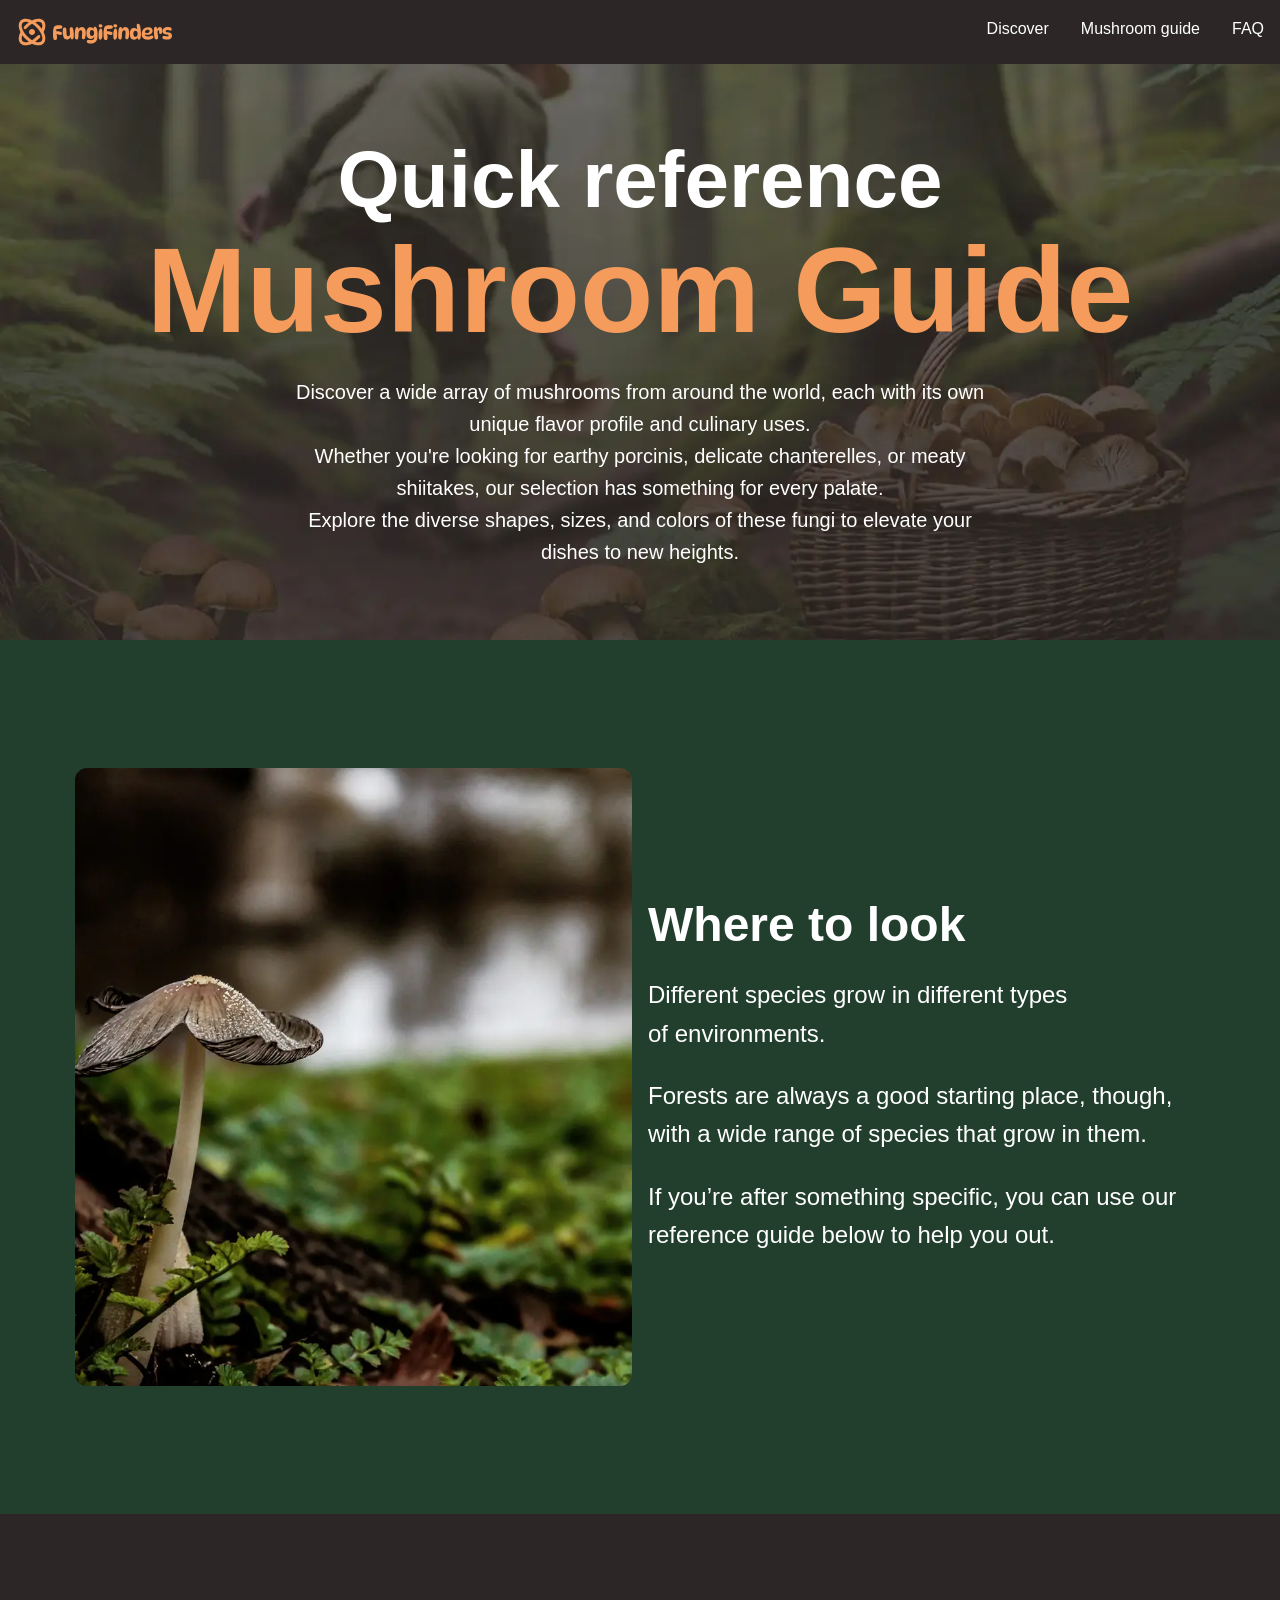
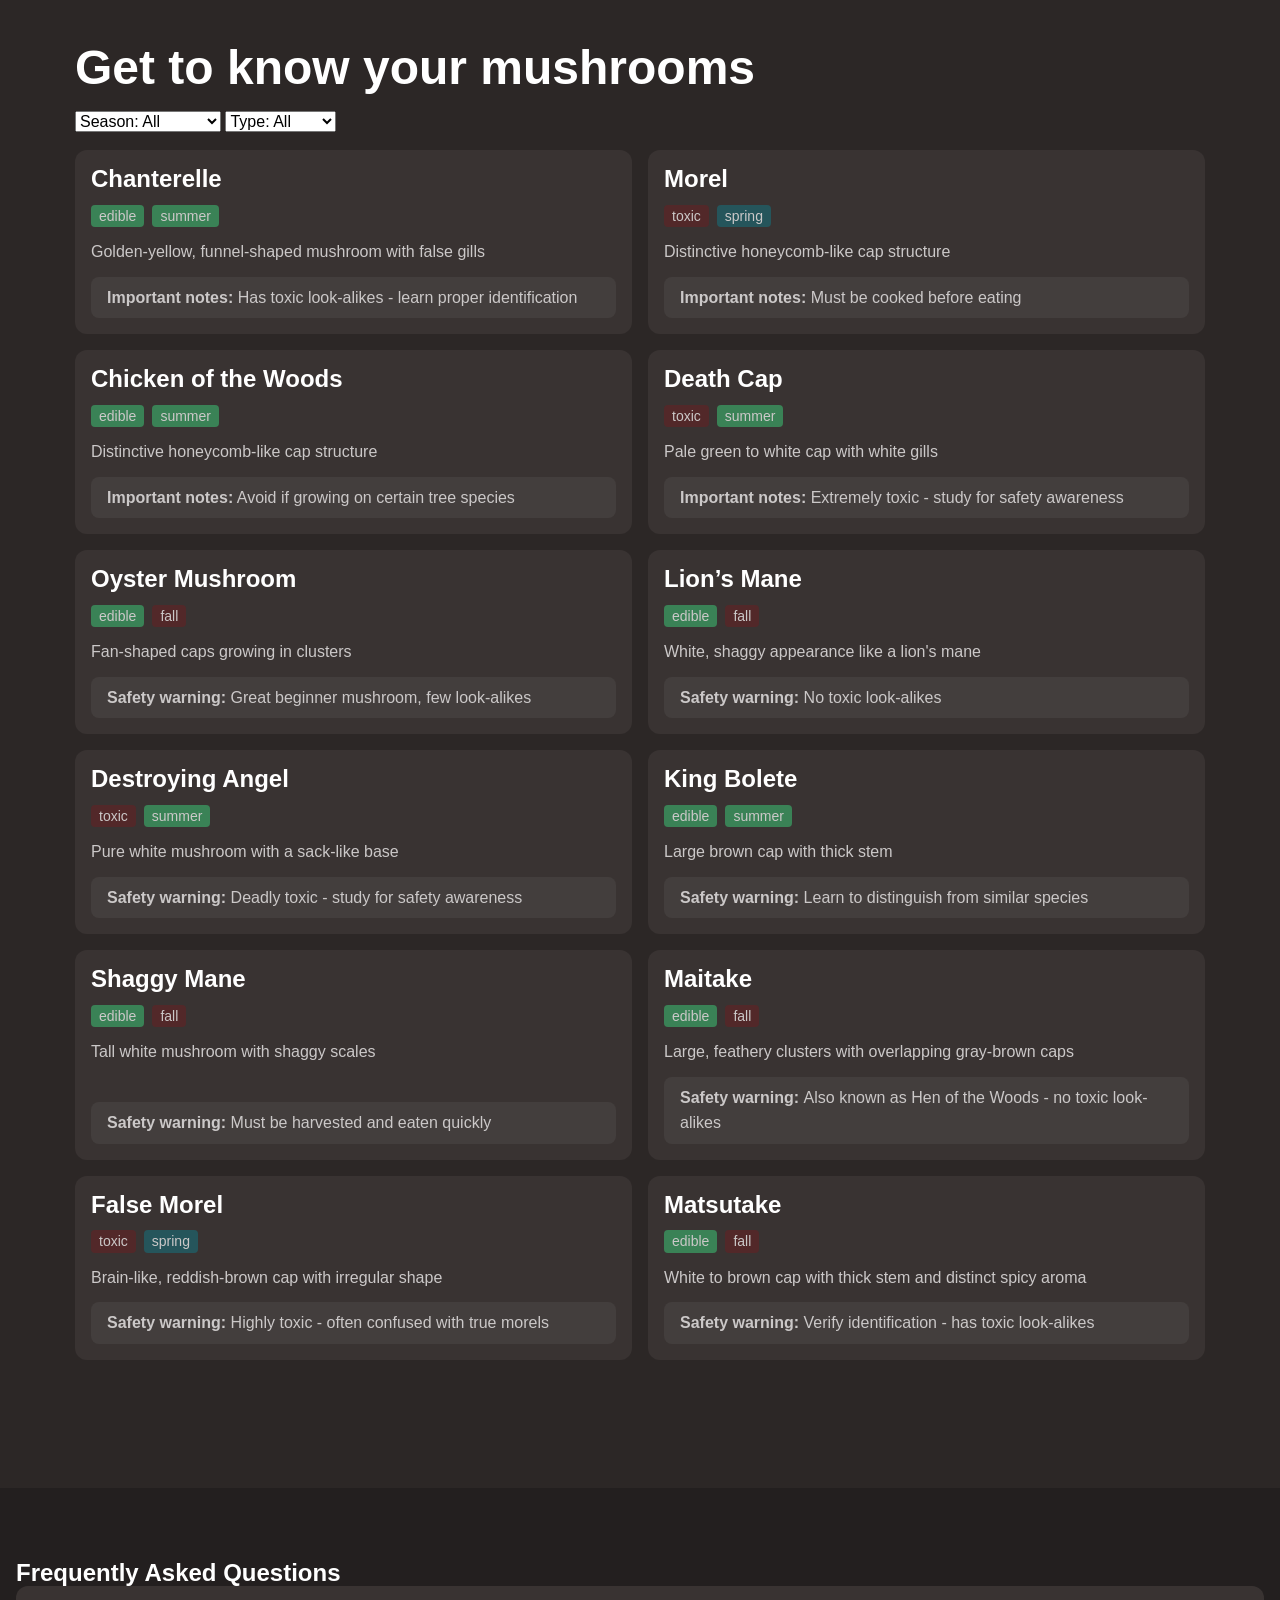
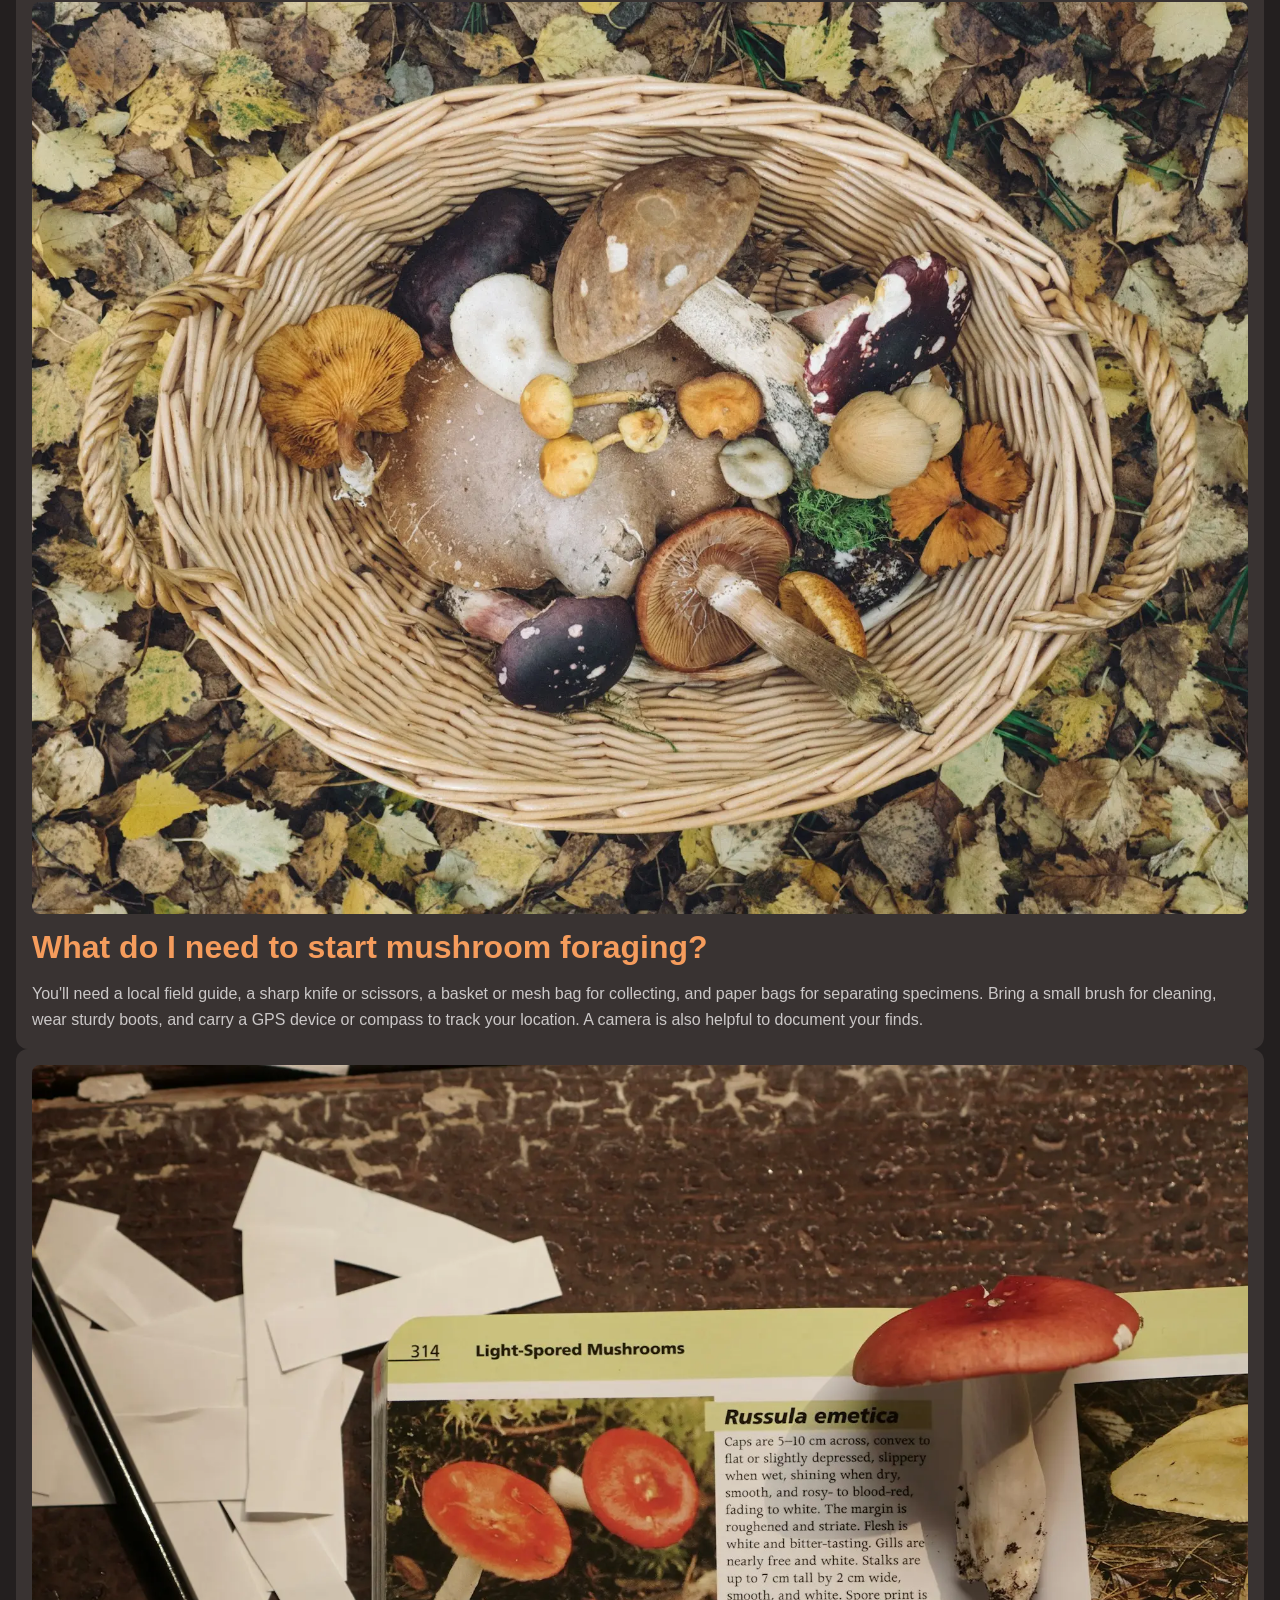
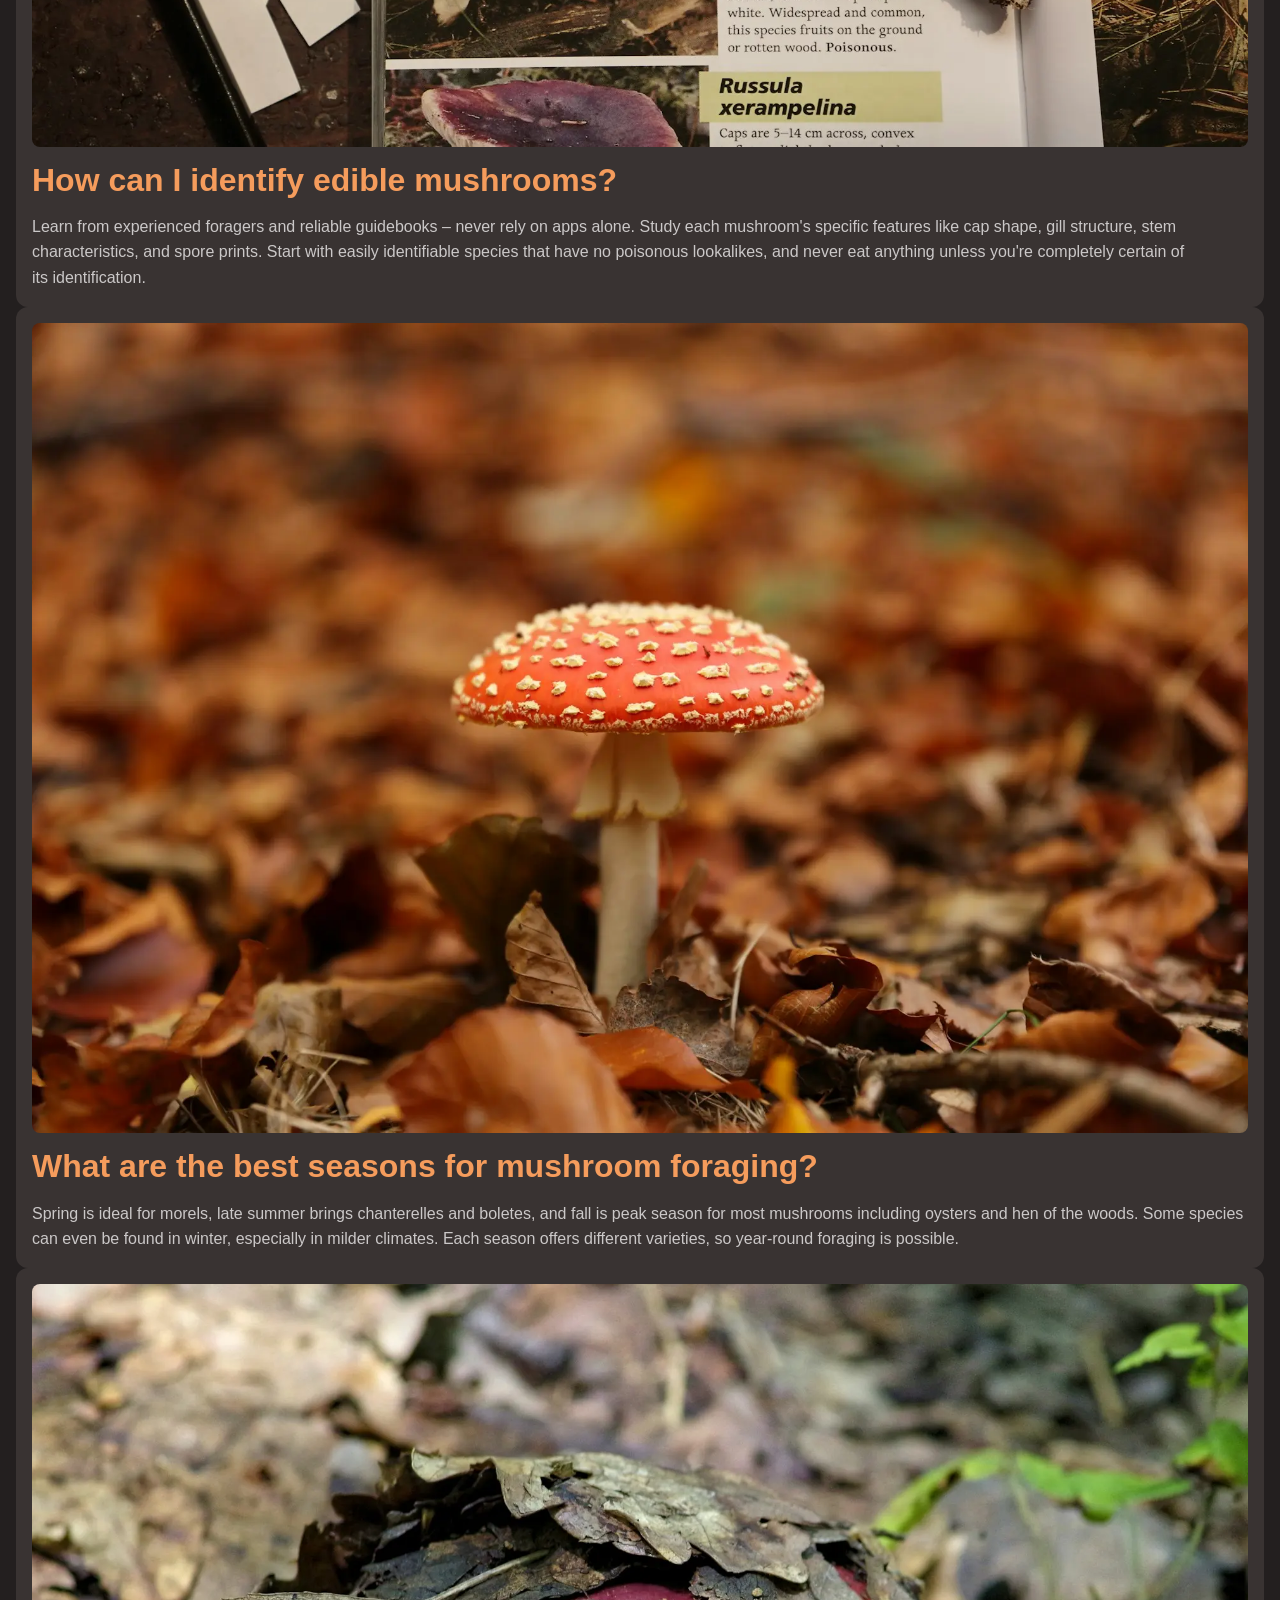
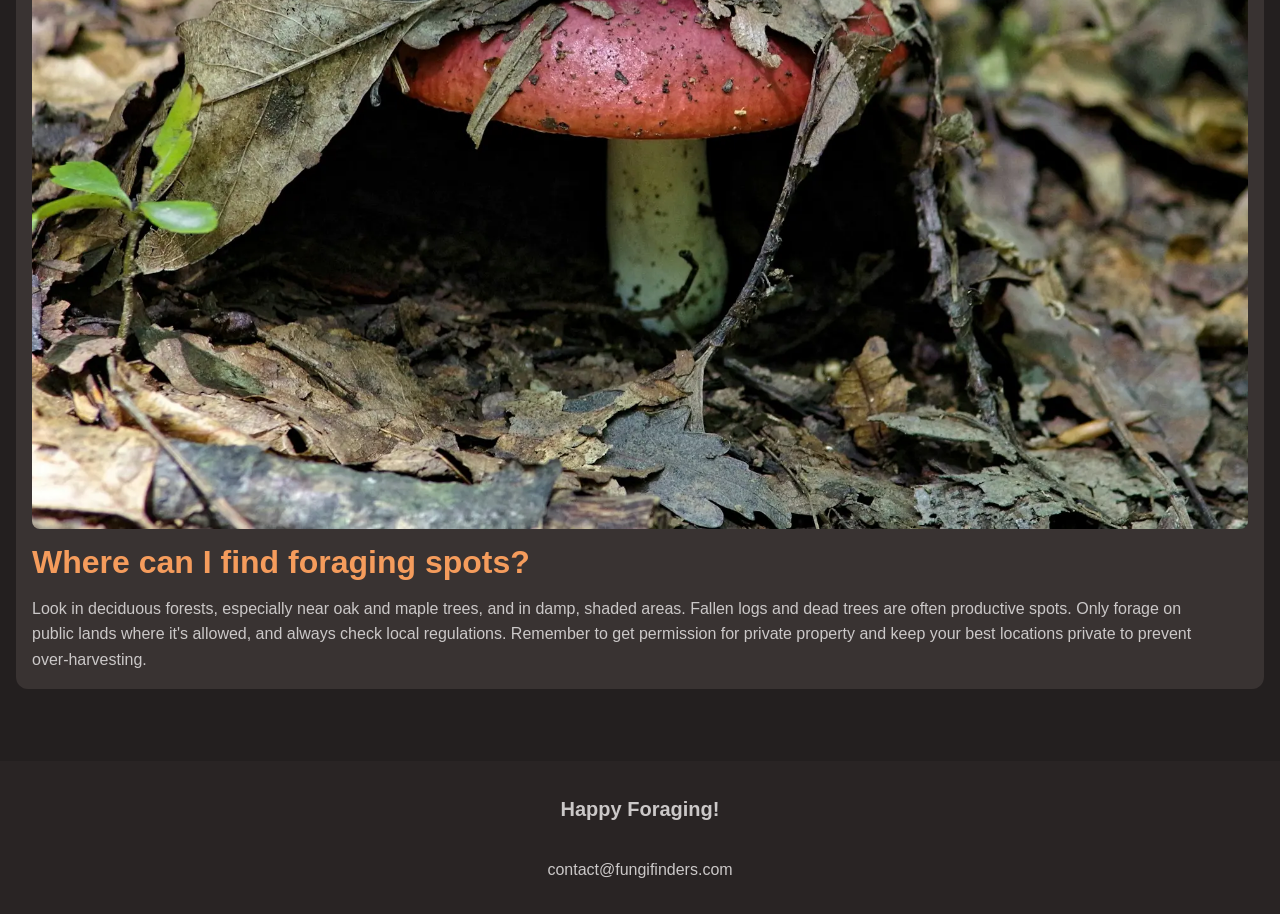
==== commit eeff67fe: "style: mushroom grid layout and card styling" ====
--- a/mushroom-guide.html
+++ b/mushroom-guide.html
@@ -81,7 +81,7 @@
 
       <!-- guide -->
       <section class="section">
-        <div class="wrapper">
+        <div class="wrapper flow">
           <h2 class="section-title">Get to know your mushrooms</h2>
           <select name="" id="">
             <option value="all">Season: All</option>
@@ -95,7 +95,7 @@
             <option value="toxic">Type: Toxic</option>
           </select>
           <!-- grid of mushrooms -->
-          <div class="grid-auto-fit">
+          <div class="mushroom-guide grid-auto-fit">
             <!-- 12 cards here  -->
             <div class="card">
               <h3 class="card__title">Chanterelle</h3>
--- a/styles.css
+++ b/styles.css
@@ -422,7 +422,8 @@
   }
 
   .card {
-    display: grid;
+    display: flex;
+    flex-direction: column;
     gap: var(--card-gap, 1rem);
     background-color: var(--background-light);
     padding: 1rem;
@@ -436,6 +437,14 @@
   .card__title {
     font-size: var(--card-title-font-size, var(--font-size-heading-sm));
     color: var(--card-title-color, var(--text-brand));
+  }
+
+  .card__note {
+    margin-top: auto;
+    background-color: var(--background-extra-light);
+
+    border-radius: var(--border-radius-2);
+    padding: 0.5rem 1rem;
   }
 
   .hero {
@@ -459,6 +468,9 @@
   .mushroom-guide {
     --card-title-font-size: var(--font-size-lg);
     --card-title-color: var(--text-high-contrast);
+
+    --card-gap: 0.75rem;
+    gap: 1rem;
   }
 
   .faq-bento-grid {
@@ -482,4 +494,35 @@
       color: var(--text-high-contrast);
     }
   }
+
+  .tag-list {
+    display: flex;
+    gap: 0.5rem;
+  }
+
+  .tag-list > li {
+    padding: 0 0.5rem;
+    color: var(---text-high-contrast);
+    font-family: var(--ff-heading);
+    font-size: var(--font-size-sm);
+    background-color: var(--tag-background);
+    border-radius: var(--border-radius-1);
+
+    &[data-season="spring"] {
+      --tag-background: var(--clr-teal-500);
+    }
+    &[data-season="summer"] {
+      --tag-background: var(--clr-green-500);
+    }
+    &[data-season="fall"] {
+      --tag-background: var(--clr-red-500);
+    }
+
+    &[data-edible="edible"] {
+      --tag-background: var(--clr-green-500);
+    }
+    &[data-edible="toxic"] {
+      --tag-background: var(--clr-red-500);
+    }
+  }
 }
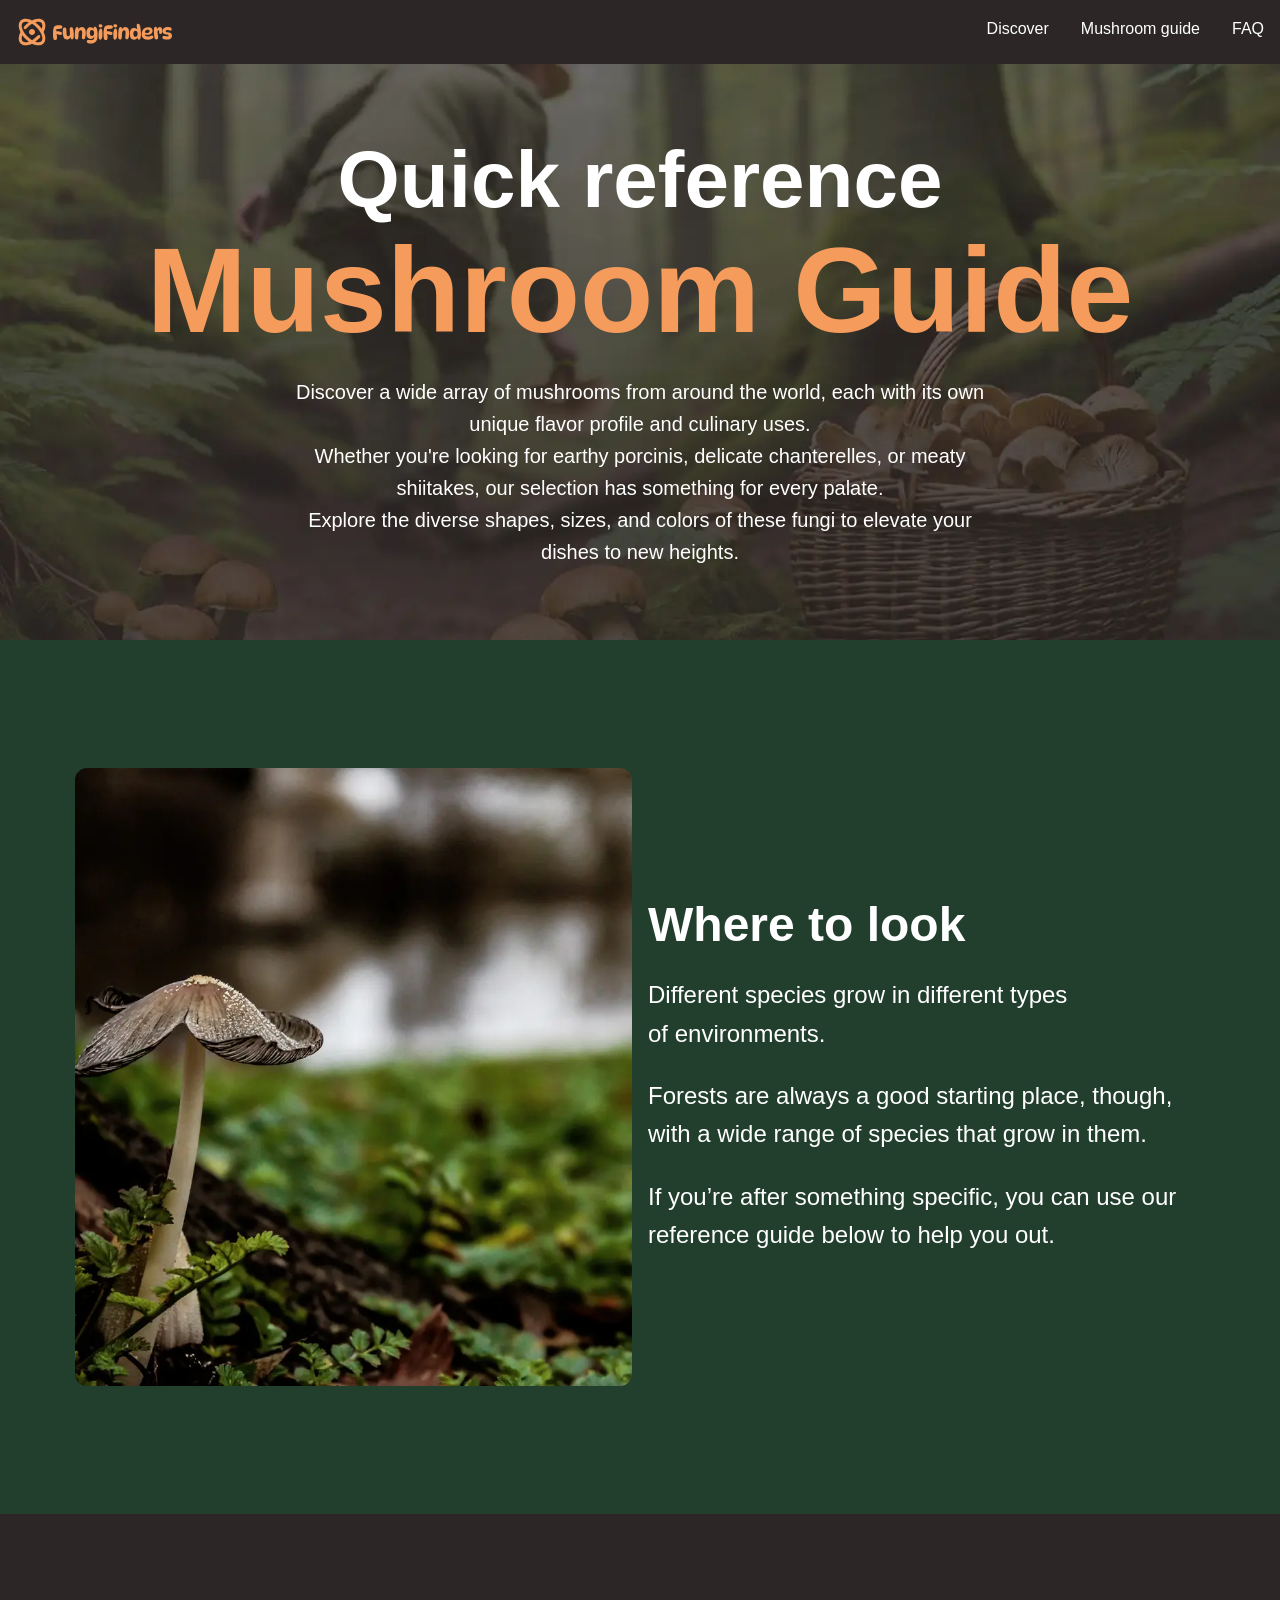
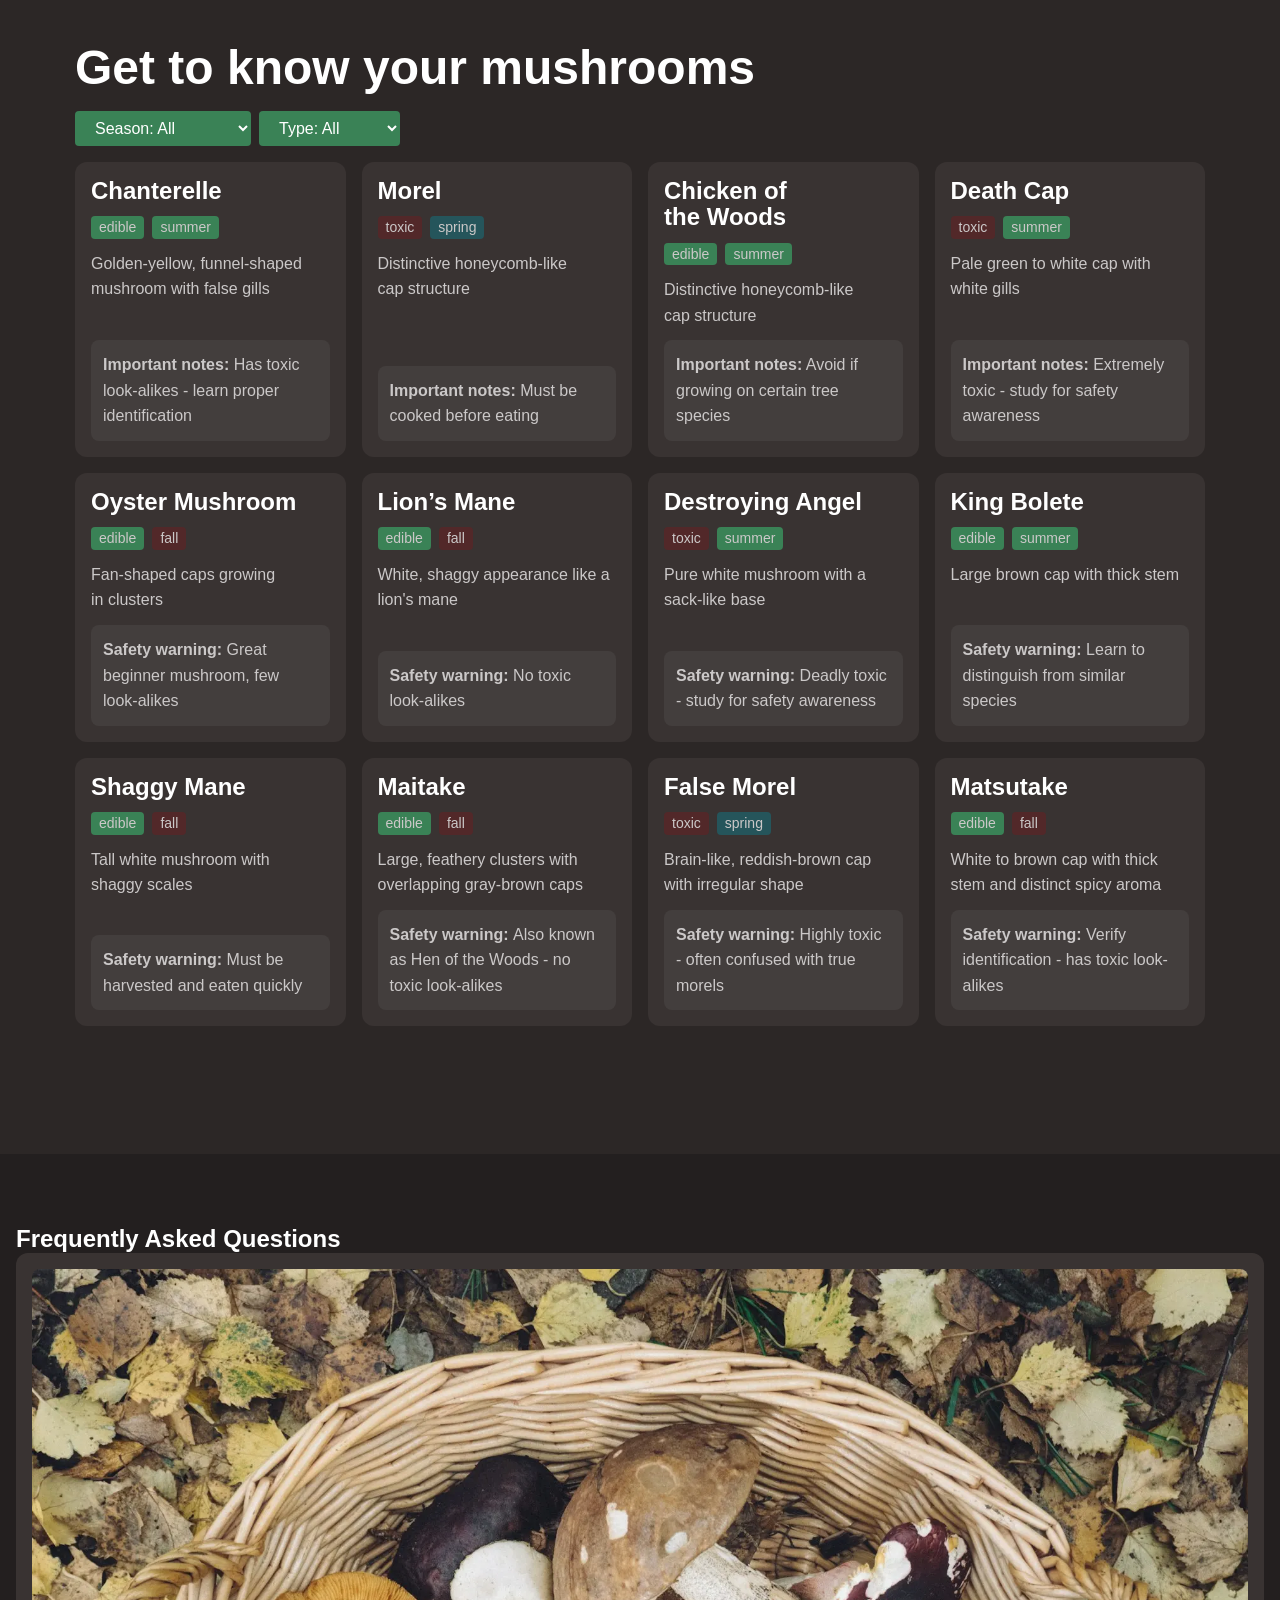
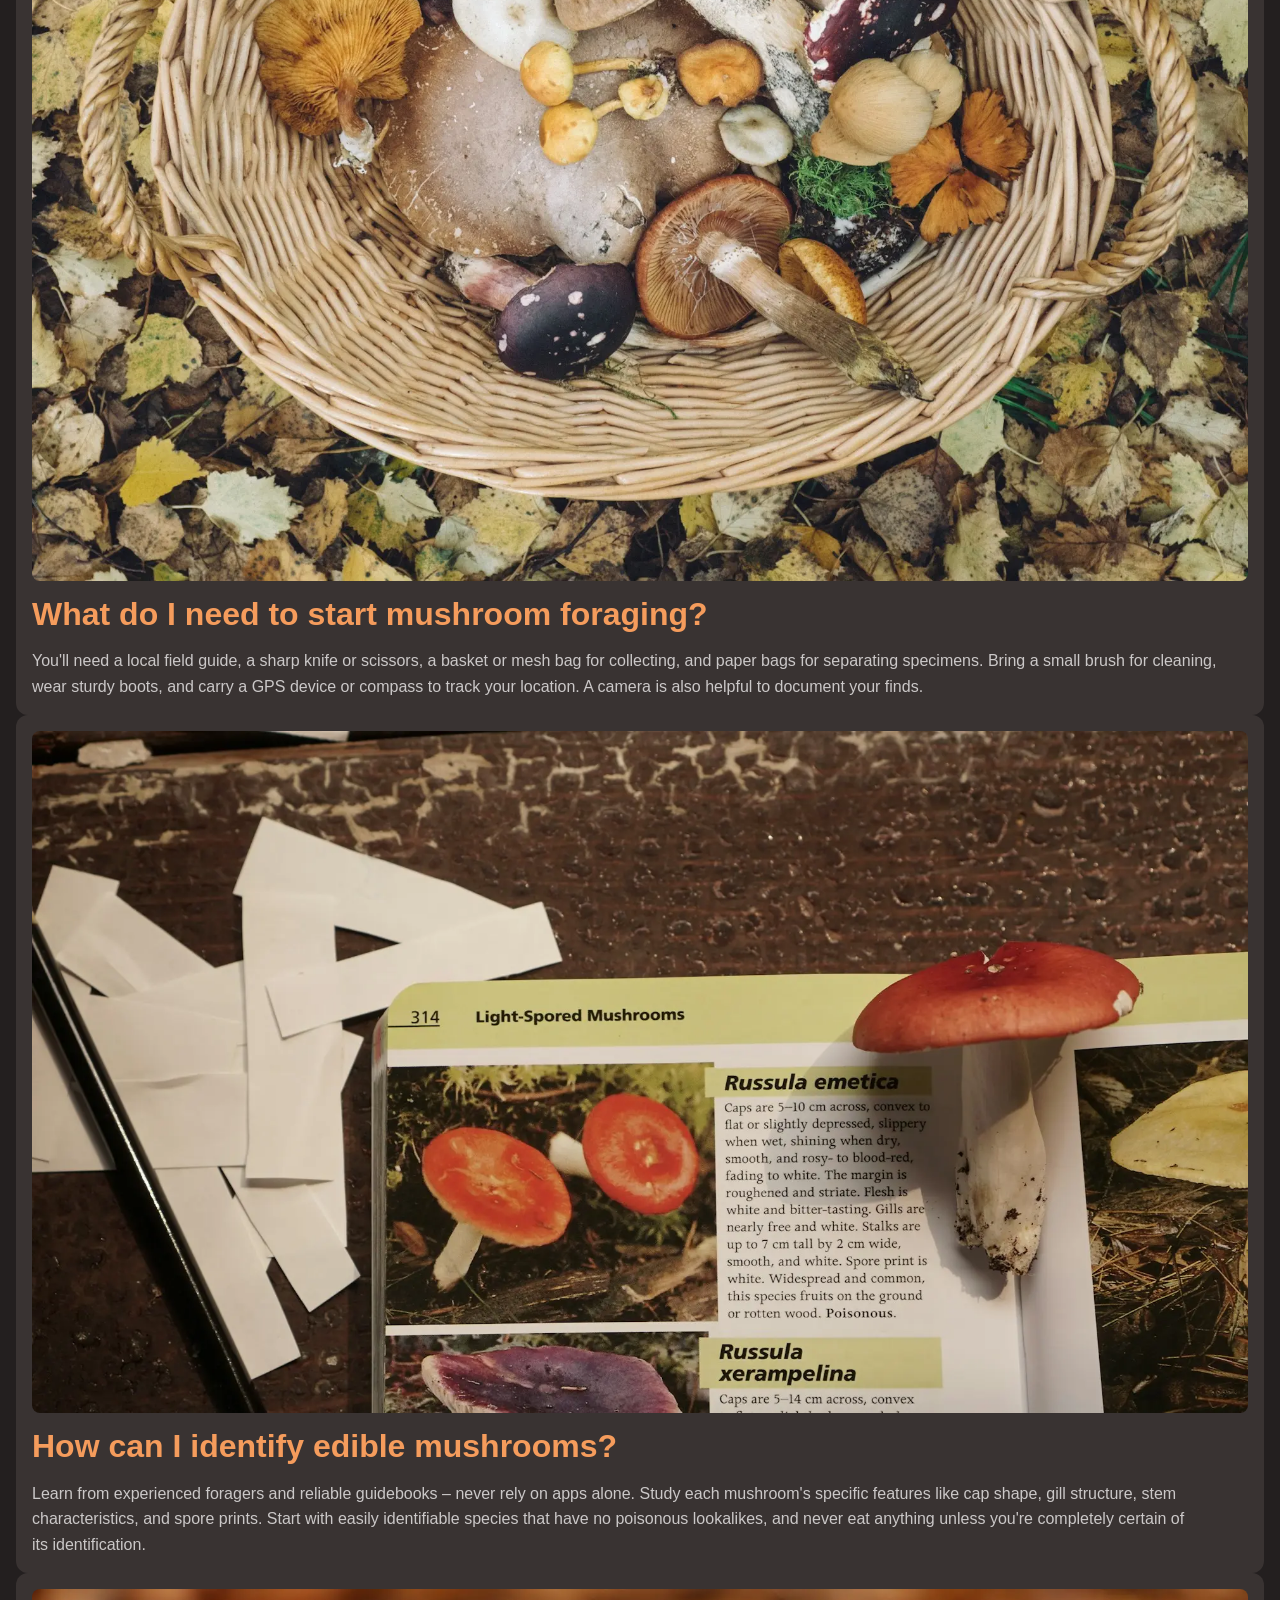
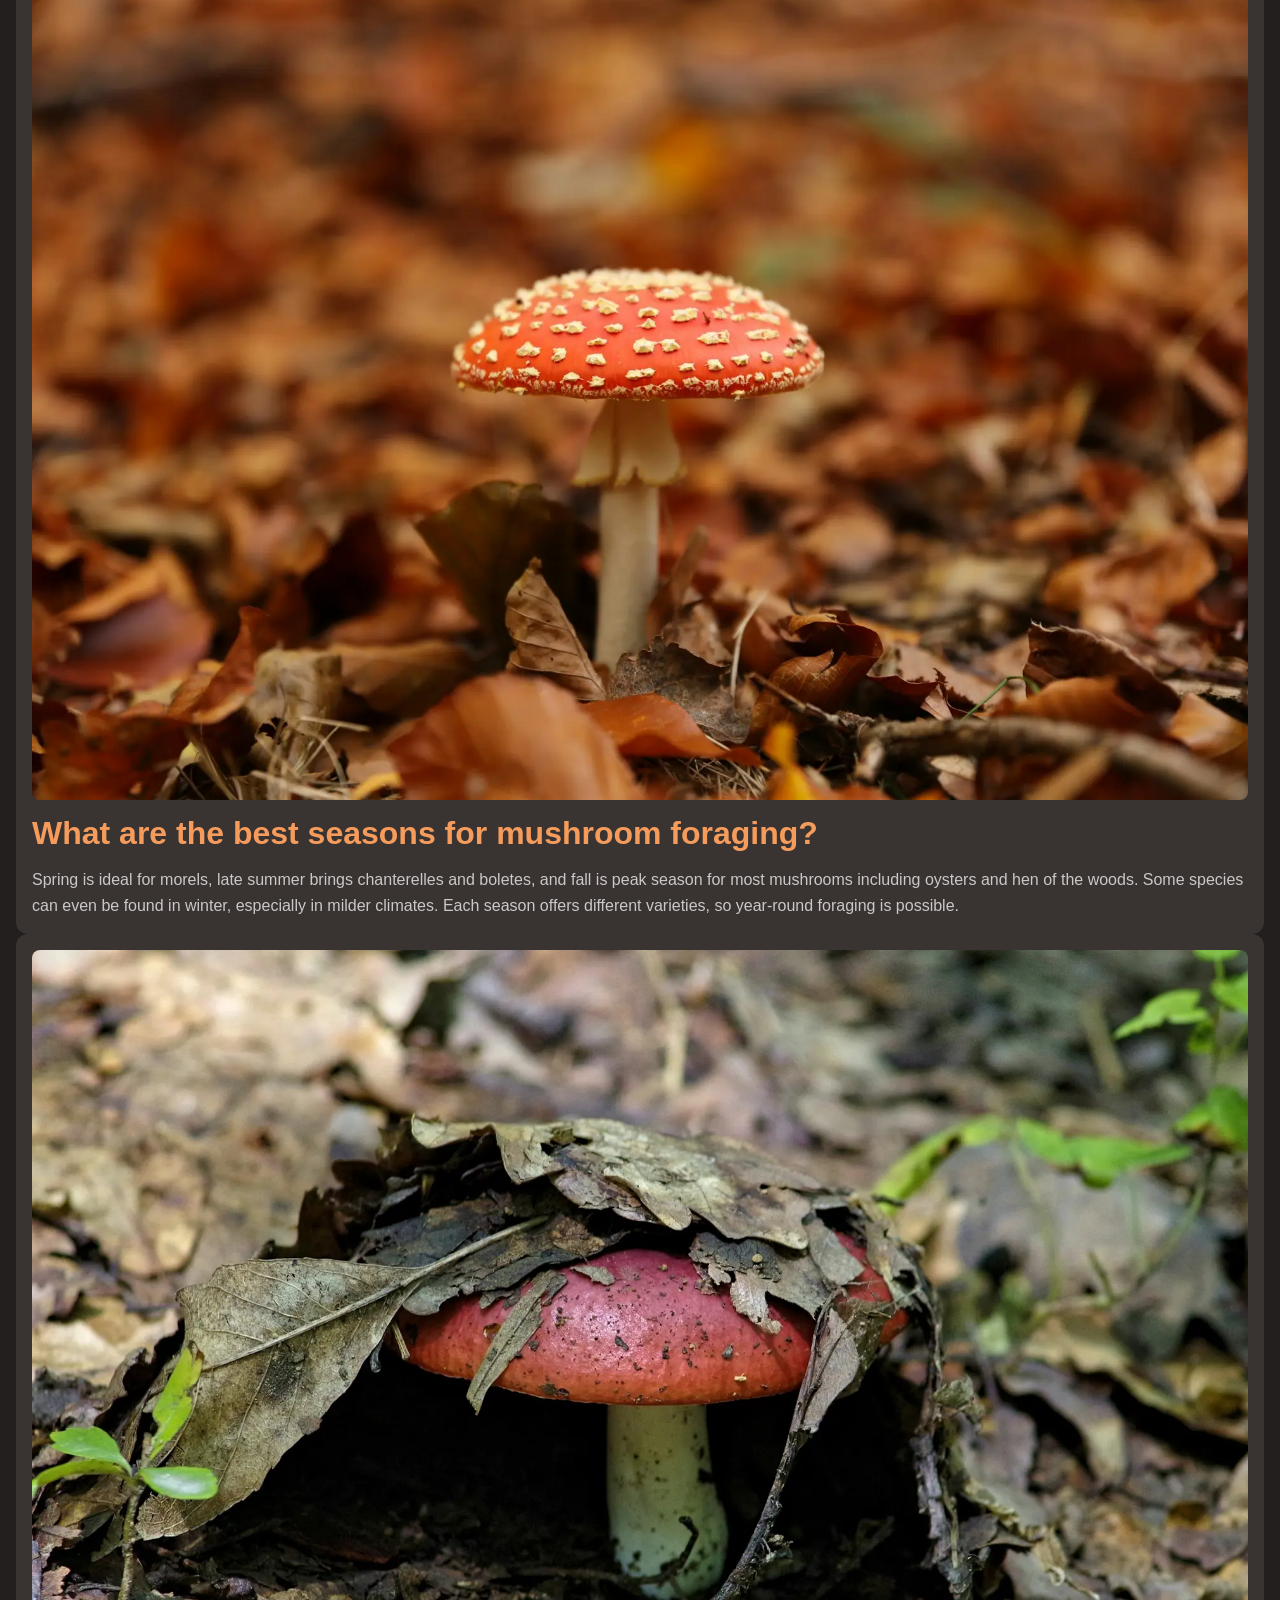
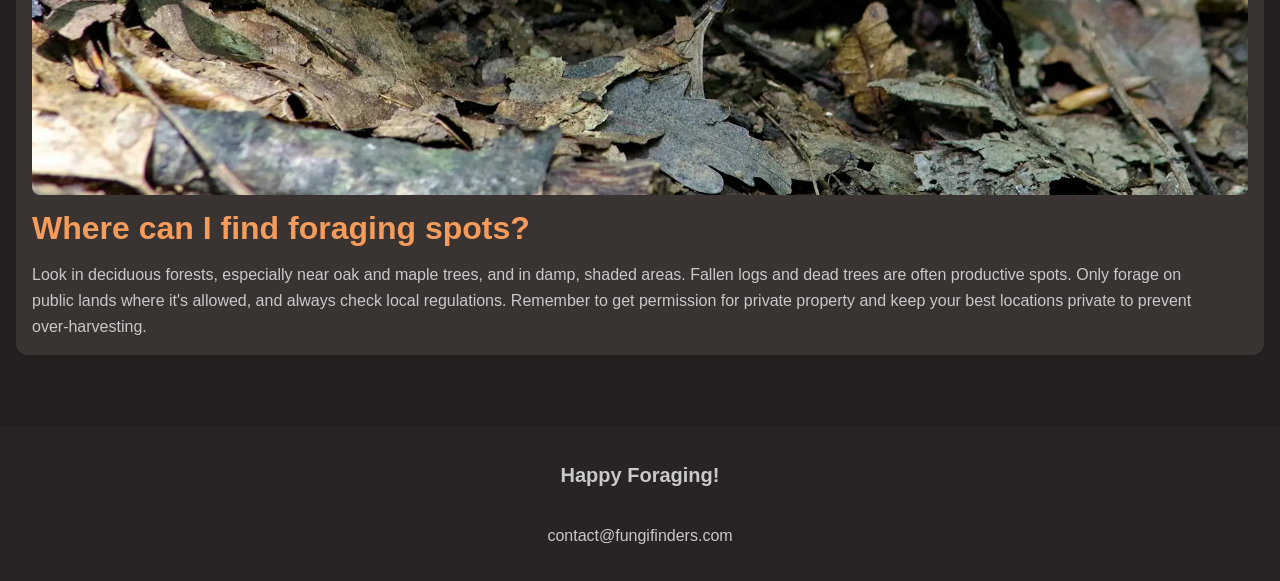
==== commit 2a15fb6d: "style: style selects" ====
--- a/mushroom-guide.html
+++ b/mushroom-guide.html
@@ -81,306 +81,312 @@
 
       <!-- guide -->
       <section class="section">
-        <div class="wrapper flow">
-          <h2 class="section-title">Get to know your mushrooms</h2>
-          <select name="" id="">
-            <option value="all">Season: All</option>
-            <option value="spring">Season: Spring</option>
-            <option value="summer">Season: Summer</option>
-            <option value="fall">Season: Fall</option>
-          </select>
-          <select name="" id="">
-            <option value="all">Type: All</option>
-            <option value="edible">Type: Edible</option>
-            <option value="toxic">Type: Toxic</option>
-          </select>
-          <!-- grid of mushrooms -->
-          <div class="mushroom-guide grid-auto-fit">
-            <!-- 12 cards here  -->
-            <div class="card">
-              <h3 class="card__title">Chanterelle</h3>
-              <ul
-                class="tag-list"
-                role="list"
-                aria-label="Mushroom characteristics"
-              >
-                <li data-edible="edible">
-                  <span class="visually-hidden">This mushroom is </span>edible
-                </li>
-                <li data-season="summer">
-                  <span class="visually-hidden"
-                    >Best season to harvest this mushroom is
-                  </span>
-                  summer
-                </li>
-              </ul>
-              <p>Golden-yellow, funnel-shaped mushroom with false gills</p>
-              <div class="card__note">
-                <strong>Important notes: </strong>
-                Has toxic look-alikes - learn proper identification
-              </div>
+        <div class="wrapper">
+          <div class="flow">
+            <h2 class="section-title">Get to know your mushrooms</h2>
+            <div class="flex-group">
+              <select name="" id="">
+                <option value="all">Season: All</option>
+                <option value="spring">Season: Spring</option>
+                <option value="summer">Season: Summer</option>
+                <option value="fall">Season: Fall</option>
+              </select>
+              <select name="" id="">
+                <option value="all">Type: All</option>
+                <option value="edible">Type: Edible</option>
+                <option value="toxic">Type: Toxic</option>
+              </select>
             </div>
-
-            <div class="card">
-              <h3 class="card__title">Morel</h3>
-              <ul
-                class="tag-list"
-                role="list"
-                aria-label="Mushroom characteristics"
-              >
-                <li data-edible="toxic">
-                  <span class="visually-hidden">This mushroom is </span>toxic
-                </li>
-                <li data-season="spring">
-                  <span class="visually-hidden"
-                    >Best season to harvest this mushroom is
-                  </span>
-                  spring
-                </li>
-              </ul>
-              <p>Distinctive honeycomb-like cap structure</p>
-              <div class="card__note">
-                <strong>Important notes: </strong>
-                Must be cooked before eating
-              </div>
-            </div>
-
-            <div class="card">
-              <h3 class="card__title">Chicken of the Woods</h3>
-              <ul
-                class="tag-list"
-                role="list"
-                aria-label="Mushroom characteristics"
-              >
-                <li data-edible="edible">
-                  <span class="visually-hidden">This mushroom is </span>edible
-                </li>
-                <li data-season="summer">
-                  <span class="visually-hidden"
-                    >Best season to harvest this mushroom is
-                  </span>
-                  summer
-                </li>
-              </ul>
-              <p>Distinctive honeycomb-like cap structure</p>
-              <div class="card__note">
-                <strong>Important notes:</strong>
-                Avoid if growing on certain tree species
-              </div>
-            </div>
-
-            <div class="card">
-              <h3 class="card__title">Death Cap</h3>
-              <ul
-                class="tag-list"
-                role="list"
-                aria-label="Mushroom characteristics"
-              >
-                <li data-edible="toxic">
-                  <span class="visually-hidden">This mushroom is </span>toxic
-                </li>
-                <li data-season="summer">
-                  <span class="visually-hidden"
-                    >Best season to harvest this mushroom is
-                  </span>
-                  summer
-                </li>
-              </ul>
-              <p>Pale green to white cap with white gills</p>
-              <div class="card__note">
-                <strong>Important notes: </strong>
-                Extremely toxic - study for safety awareness
-              </div>
-            </div>
-            <div class="card">
-              <h3 class="card__title">Oyster Mushroom</h3>
-              <ul
-                class="tag-list"
-                role="list"
-                aria-label="Mushroom characteristics"
-              >
-                <li data-edible="edible">
-                  <span class="visually-hidden">This mushroom is </span>edible
-                </li>
-                <li data-season="fall">
-                  <span class="visually-hidden"
-                    >Best season to harvest this mushroom is
-                  </span>
-                  fall
-                </li>
-              </ul>
-              <p>Fan-shaped caps growing in clusters</p>
-              <div class="card__note">
-                <strong>Safety warning: </strong>
-                Great beginner mushroom, few look-alikes
-              </div>
-            </div>
-
-            <div class="card">
-              <h3 class="card__title">Lion’s Mane</h3>
-              <ul
-                class="tag-list"
-                role="list"
-                aria-label="Mushroom characteristics"
-              >
-                <li data-edible="edible">
-                  <span class="visually-hidden">This mushroom is </span>edible
-                </li>
-                <li data-season="fall">
-                  <span class="visually-hidden"
-                    >Best season to harvest this mushroom is
-                  </span>
-                  fall
-                </li>
-              </ul>
-              <p>White, shaggy appearance like a lion's mane</p>
-              <div class="card__note">
-                <strong>Safety warning: </strong>
-                No toxic look-alikes
-              </div>
-            </div>
-
-            <div class="card">
-              <h3 class="card__title">Destroying Angel</h3>
-              <ul
-                class="tag-list"
-                role="list"
-                aria-label="Mushroom characteristics"
-              >
-                <li data-edible="toxic">
-                  <span class="visually-hidden">This mushroom is </span>toxic
-                </li>
-                <li data-season="summer">
-                  <span class="visually-hidden"
-                    >Best season to harvest this mushroom is
-                  </span>
-                  summer
-                </li>
-              </ul>
-              <p>Pure white mushroom with a sack-like base</p>
-              <div class="card__note">
-                <strong>Safety warning: </strong>
-                Deadly toxic - study for safety awareness
-              </div>
-            </div>
-
-            <div class="card">
-              <h3 class="card__title">King Bolete</h3>
-              <ul
-                class="tag-list"
-                role="list"
-                aria-label="Mushroom characteristics"
-              >
-                <li data-edible="edible">
-                  <span class="visually-hidden">This mushroom is </span>edible
-                </li>
-                <li data-season="summer">
-                  <span class="visually-hidden"
-                    >Best season to harvest this mushroom is
-                  </span>
-                  summer
-                </li>
-              </ul>
-              <p>Large brown cap with thick stem</p>
-              <div class="card__note">
-                <strong>Safety warning: </strong>
-                Learn to distinguish from similar species
-              </div>
-            </div>
-
-            <div class="card">
-              <h3 class="card__title">Shaggy Mane</h3>
-              <ul
-                class="tag-list"
-                role="list"
-                aria-label="Mushroom characteristics"
-              >
-                <li data-edible="edible">
-                  <span class="visually-hidden">This mushroom is </span>edible
-                </li>
-                <li data-season="fall">
-                  <span class="visually-hidden"
-                    >Best season to harvest this mushroom is
-                  </span>
-                  fall
-                </li>
-              </ul>
-              <p>Tall white mushroom with shaggy scales</p>
-              <div class="card__note">
-                <strong>Safety warning: </strong>
-                Must be harvested and eaten quickly
-              </div>
-            </div>
-
-            <div class="card">
-              <h3 class="card__title">Maitake</h3>
-              <ul
-                class="tag-list"
-                role="list"
-                aria-label="Mushroom characteristics"
-              >
-                <li data-edible="edible">
-                  <span class="visually-hidden">This mushroom is </span>edible
-                </li>
-                <li data-season="fall">
-                  <span class="visually-hidden"
-                    >Best season to harvest this mushroom is
-                  </span>
-                  fall
-                </li>
-              </ul>
-              <p>Large, feathery clusters with overlapping gray-brown caps</p>
-              <div class="card__note">
-                <strong>Safety warning: </strong>
-                Also known as Hen of the Woods - no toxic look-alikes
-              </div>
-            </div>
-
-            <div class="card">
-              <h3 class="card__title">False Morel</h3>
-              <ul
-                class="tag-list"
-                role="list"
-                aria-label="Mushroom characteristics"
-              >
-                <li data-edible="toxic">
-                  <span class="visually-hidden">This mushroom is </span>toxic
-                </li>
-                <li data-season="spring">
-                  <span class="visually-hidden"
-                    >Best season to harvest this mushroom is
-                  </span>
-                  spring
-                </li>
-              </ul>
-              <p>Brain-like, reddish-brown cap with irregular shape</p>
-              <div class="card__note">
-                <strong>Safety warning: </strong>
-                Highly toxic - often confused with true morels
-              </div>
-            </div>
-
-            <div class="card">
-              <h3 class="card__title">Matsutake</h3>
-              <ul
-                class="tag-list"
-                role="list"
-                aria-label="Mushroom characteristics"
-              >
-                <li data-edible="edible">
-                  <span class="visually-hidden">This mushroom is </span>edible
-                </li>
-                <li data-season="fall">
-                  <span class="visually-hidden"
-                    >Best season to harvest this mushroom is
-                  </span>
-                  fall
-                </li>
-              </ul>
-              <p>White to brown cap with thick stem and distinct spicy aroma</p>
-              <div class="card__note">
-                <strong>Safety warning: </strong>
-                Verify identification - has toxic look-alikes
+            <!-- grid of mushrooms -->
+            <div class="mushroom-guide grid-auto-fit">
+              <!-- 12 cards here  -->
+              <div class="card">
+                <h3 class="card__title">Chanterelle</h3>
+                <ul
+                  class="tag-list"
+                  role="list"
+                  aria-label="Mushroom characteristics"
+                >
+                  <li data-edible="edible">
+                    <span class="visually-hidden">This mushroom is </span>edible
+                  </li>
+                  <li data-season="summer">
+                    <span class="visually-hidden"
+                      >Best season to harvest this mushroom is
+                    </span>
+                    summer
+                  </li>
+                </ul>
+                <p>Golden-yellow, funnel-shaped mushroom with false gills</p>
+                <div class="card__note">
+                  <strong>Important notes: </strong>
+                  Has toxic look-alikes - learn proper identification
+                </div>
+              </div>
+
+              <div class="card">
+                <h3 class="card__title">Morel</h3>
+                <ul
+                  class="tag-list"
+                  role="list"
+                  aria-label="Mushroom characteristics"
+                >
+                  <li data-edible="toxic">
+                    <span class="visually-hidden">This mushroom is </span>toxic
+                  </li>
+                  <li data-season="spring">
+                    <span class="visually-hidden"
+                      >Best season to harvest this mushroom is
+                    </span>
+                    spring
+                  </li>
+                </ul>
+                <p>Distinctive honeycomb-like cap structure</p>
+                <div class="card__note">
+                  <strong>Important notes: </strong>
+                  Must be cooked before eating
+                </div>
+              </div>
+
+              <div class="card">
+                <h3 class="card__title">Chicken of the Woods</h3>
+                <ul
+                  class="tag-list"
+                  role="list"
+                  aria-label="Mushroom characteristics"
+                >
+                  <li data-edible="edible">
+                    <span class="visually-hidden">This mushroom is </span>edible
+                  </li>
+                  <li data-season="summer">
+                    <span class="visually-hidden"
+                      >Best season to harvest this mushroom is
+                    </span>
+                    summer
+                  </li>
+                </ul>
+                <p>Distinctive honeycomb-like cap structure</p>
+                <div class="card__note">
+                  <strong>Important notes:</strong>
+                  Avoid if growing on certain tree species
+                </div>
+              </div>
+
+              <div class="card">
+                <h3 class="card__title">Death Cap</h3>
+                <ul
+                  class="tag-list"
+                  role="list"
+                  aria-label="Mushroom characteristics"
+                >
+                  <li data-edible="toxic">
+                    <span class="visually-hidden">This mushroom is </span>toxic
+                  </li>
+                  <li data-season="summer">
+                    <span class="visually-hidden"
+                      >Best season to harvest this mushroom is
+                    </span>
+                    summer
+                  </li>
+                </ul>
+                <p>Pale green to white cap with white gills</p>
+                <div class="card__note">
+                  <strong>Important notes: </strong>
+                  Extremely toxic - study for safety awareness
+                </div>
+              </div>
+              <div class="card">
+                <h3 class="card__title">Oyster Mushroom</h3>
+                <ul
+                  class="tag-list"
+                  role="list"
+                  aria-label="Mushroom characteristics"
+                >
+                  <li data-edible="edible">
+                    <span class="visually-hidden">This mushroom is </span>edible
+                  </li>
+                  <li data-season="fall">
+                    <span class="visually-hidden"
+                      >Best season to harvest this mushroom is
+                    </span>
+                    fall
+                  </li>
+                </ul>
+                <p>Fan-shaped caps growing in clusters</p>
+                <div class="card__note">
+                  <strong>Safety warning: </strong>
+                  Great beginner mushroom, few look-alikes
+                </div>
+              </div>
+
+              <div class="card">
+                <h3 class="card__title">Lion’s Mane</h3>
+                <ul
+                  class="tag-list"
+                  role="list"
+                  aria-label="Mushroom characteristics"
+                >
+                  <li data-edible="edible">
+                    <span class="visually-hidden">This mushroom is </span>edible
+                  </li>
+                  <li data-season="fall">
+                    <span class="visually-hidden"
+                      >Best season to harvest this mushroom is
+                    </span>
+                    fall
+                  </li>
+                </ul>
+                <p>White, shaggy appearance like a lion's mane</p>
+                <div class="card__note">
+                  <strong>Safety warning: </strong>
+                  No toxic look-alikes
+                </div>
+              </div>
+
+              <div class="card">
+                <h3 class="card__title">Destroying Angel</h3>
+                <ul
+                  class="tag-list"
+                  role="list"
+                  aria-label="Mushroom characteristics"
+                >
+                  <li data-edible="toxic">
+                    <span class="visually-hidden">This mushroom is </span>toxic
+                  </li>
+                  <li data-season="summer">
+                    <span class="visually-hidden"
+                      >Best season to harvest this mushroom is
+                    </span>
+                    summer
+                  </li>
+                </ul>
+                <p>Pure white mushroom with a sack-like base</p>
+                <div class="card__note">
+                  <strong>Safety warning: </strong>
+                  Deadly toxic - study for safety awareness
+                </div>
+              </div>
+
+              <div class="card">
+                <h3 class="card__title">King Bolete</h3>
+                <ul
+                  class="tag-list"
+                  role="list"
+                  aria-label="Mushroom characteristics"
+                >
+                  <li data-edible="edible">
+                    <span class="visually-hidden">This mushroom is </span>edible
+                  </li>
+                  <li data-season="summer">
+                    <span class="visually-hidden"
+                      >Best season to harvest this mushroom is
+                    </span>
+                    summer
+                  </li>
+                </ul>
+                <p>Large brown cap with thick stem</p>
+                <div class="card__note">
+                  <strong>Safety warning: </strong>
+                  Learn to distinguish from similar species
+                </div>
+              </div>
+
+              <div class="card">
+                <h3 class="card__title">Shaggy Mane</h3>
+                <ul
+                  class="tag-list"
+                  role="list"
+                  aria-label="Mushroom characteristics"
+                >
+                  <li data-edible="edible">
+                    <span class="visually-hidden">This mushroom is </span>edible
+                  </li>
+                  <li data-season="fall">
+                    <span class="visually-hidden"
+                      >Best season to harvest this mushroom is
+                    </span>
+                    fall
+                  </li>
+                </ul>
+                <p>Tall white mushroom with shaggy scales</p>
+                <div class="card__note">
+                  <strong>Safety warning: </strong>
+                  Must be harvested and eaten quickly
+                </div>
+              </div>
+
+              <div class="card">
+                <h3 class="card__title">Maitake</h3>
+                <ul
+                  class="tag-list"
+                  role="list"
+                  aria-label="Mushroom characteristics"
+                >
+                  <li data-edible="edible">
+                    <span class="visually-hidden">This mushroom is </span>edible
+                  </li>
+                  <li data-season="fall">
+                    <span class="visually-hidden"
+                      >Best season to harvest this mushroom is
+                    </span>
+                    fall
+                  </li>
+                </ul>
+                <p>Large, feathery clusters with overlapping gray-brown caps</p>
+                <div class="card__note">
+                  <strong>Safety warning: </strong>
+                  Also known as Hen of the Woods - no toxic look-alikes
+                </div>
+              </div>
+
+              <div class="card">
+                <h3 class="card__title">False Morel</h3>
+                <ul
+                  class="tag-list"
+                  role="list"
+                  aria-label="Mushroom characteristics"
+                >
+                  <li data-edible="toxic">
+                    <span class="visually-hidden">This mushroom is </span>toxic
+                  </li>
+                  <li data-season="spring">
+                    <span class="visually-hidden"
+                      >Best season to harvest this mushroom is
+                    </span>
+                    spring
+                  </li>
+                </ul>
+                <p>Brain-like, reddish-brown cap with irregular shape</p>
+                <div class="card__note">
+                  <strong>Safety warning: </strong>
+                  Highly toxic - often confused with true morels
+                </div>
+              </div>
+
+              <div class="card">
+                <h3 class="card__title">Matsutake</h3>
+                <ul
+                  class="tag-list"
+                  role="list"
+                  aria-label="Mushroom characteristics"
+                >
+                  <li data-edible="edible">
+                    <span class="visually-hidden">This mushroom is </span>edible
+                  </li>
+                  <li data-season="fall">
+                    <span class="visually-hidden"
+                      >Best season to harvest this mushroom is
+                    </span>
+                    fall
+                  </li>
+                </ul>
+                <p>
+                  White to brown cap with thick stem and distinct spicy aroma
+                </p>
+                <div class="card__note">
+                  <strong>Safety warning: </strong>
+                  Verify identification - has toxic look-alikes
+                </div>
               </div>
             </div>
           </div>
--- a/styles.css
+++ b/styles.css
@@ -320,8 +320,19 @@
   }
 
   .grid-auto-fit {
+    --auto-fit-min-col-size: 250px;
     display: grid;
-    grid-template-columns: repeat(auto-fit, minmax(min(450px, 100%), 1fr));
+    grid-template-columns: repeat(
+      auto-fit,
+      minmax(min(var(--auto-fit-min-col-size), 100%), 1fr)
+    );
+    gap: 1rem;
+  }
+
+  .flex-group {
+    display: flex;
+    flex-wrap: wrap;
+    gap: 0.5rem;
   }
 }
 
@@ -444,7 +455,7 @@
     background-color: var(--background-extra-light);
 
     border-radius: var(--border-radius-2);
-    padding: 0.5rem 1rem;
+    padding: 0.75rem;
   }
 
   .hero {
@@ -470,7 +481,6 @@
     --card-title-color: var(--text-high-contrast);
 
     --card-gap: 0.75rem;
-    gap: 1rem;
   }
 
   .faq-bento-grid {
@@ -495,9 +505,19 @@
     }
   }
 
+  select {
+    padding: 0.5rem 1rem;
+    background-color: var(--background-accent-main);
+    color: var(--text-high-contrast);
+    border: 0;
+    border-radius: var(--border-radius-1);
+    font-family: var(--ff-heading);
+  }
+
   .tag-list {
     display: flex;
     gap: 0.5rem;
+    flex-wrap: wrap;
   }
 
   .tag-list > li {
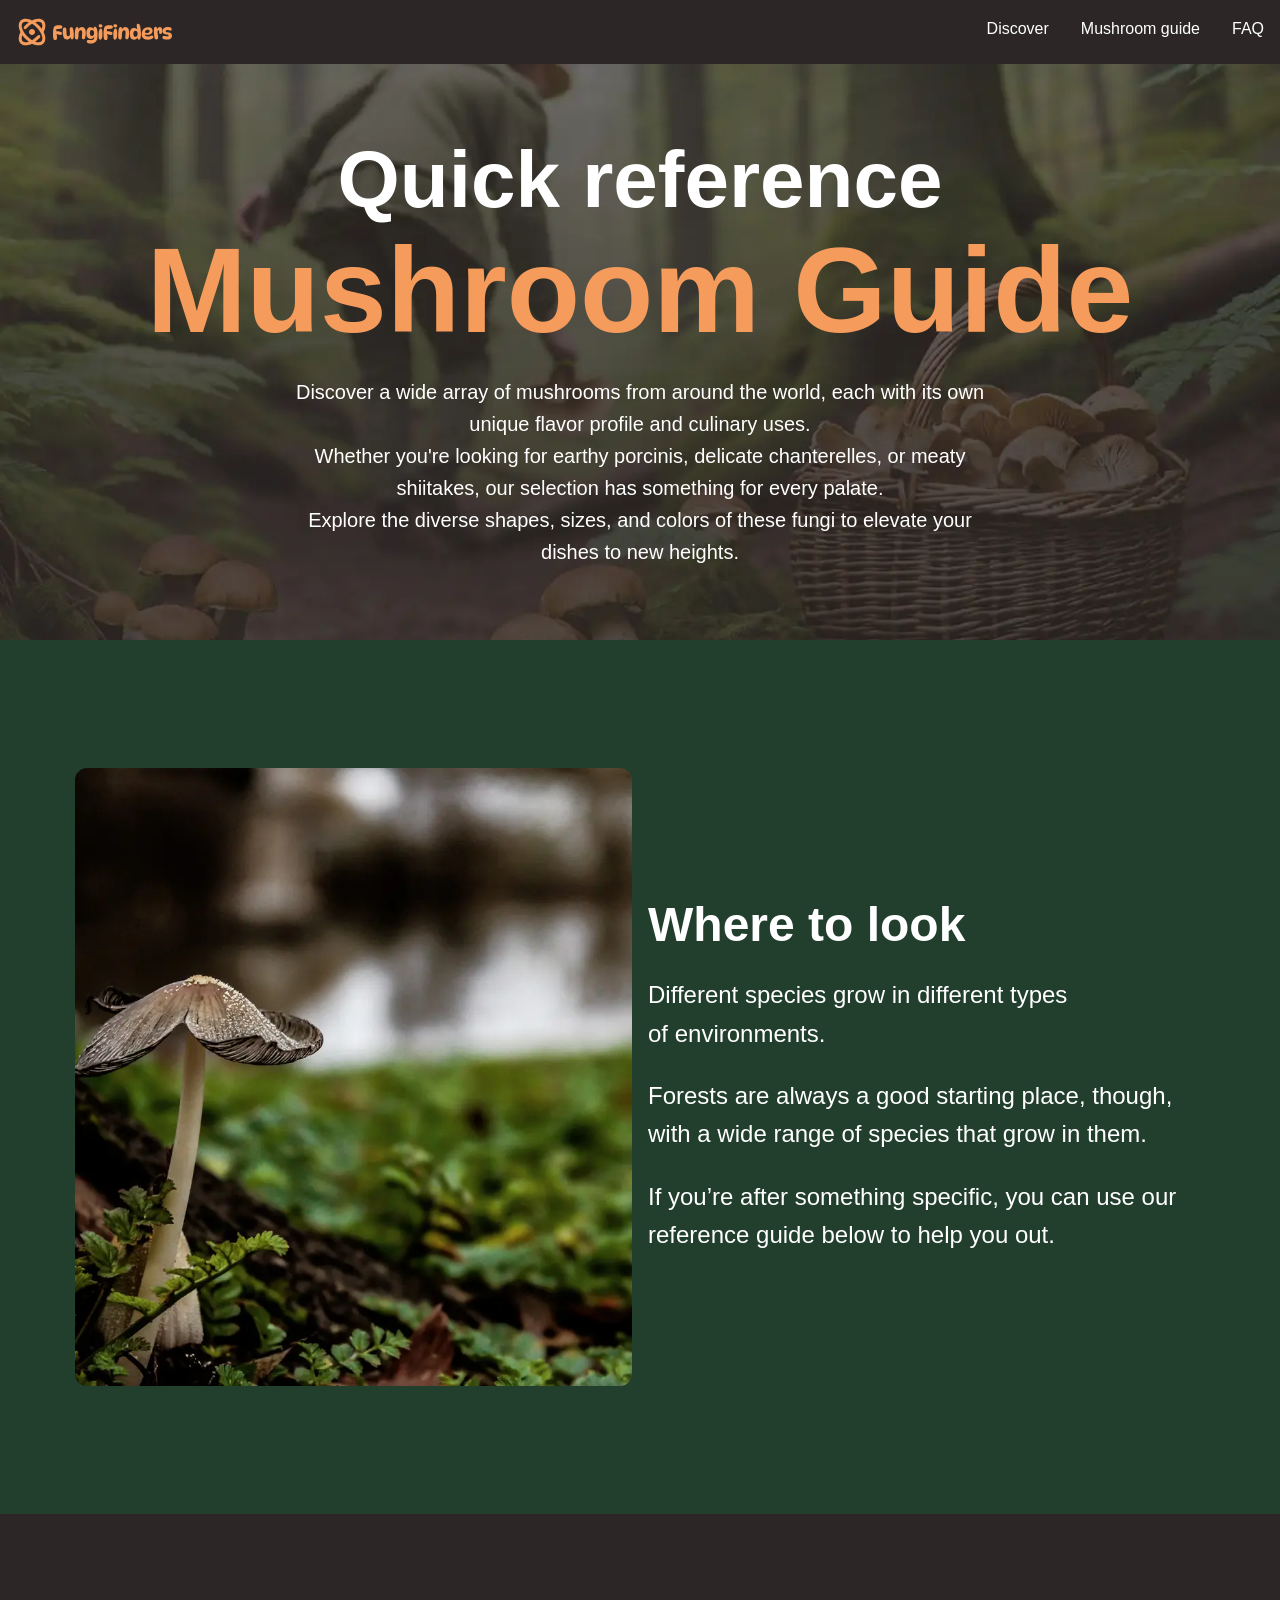
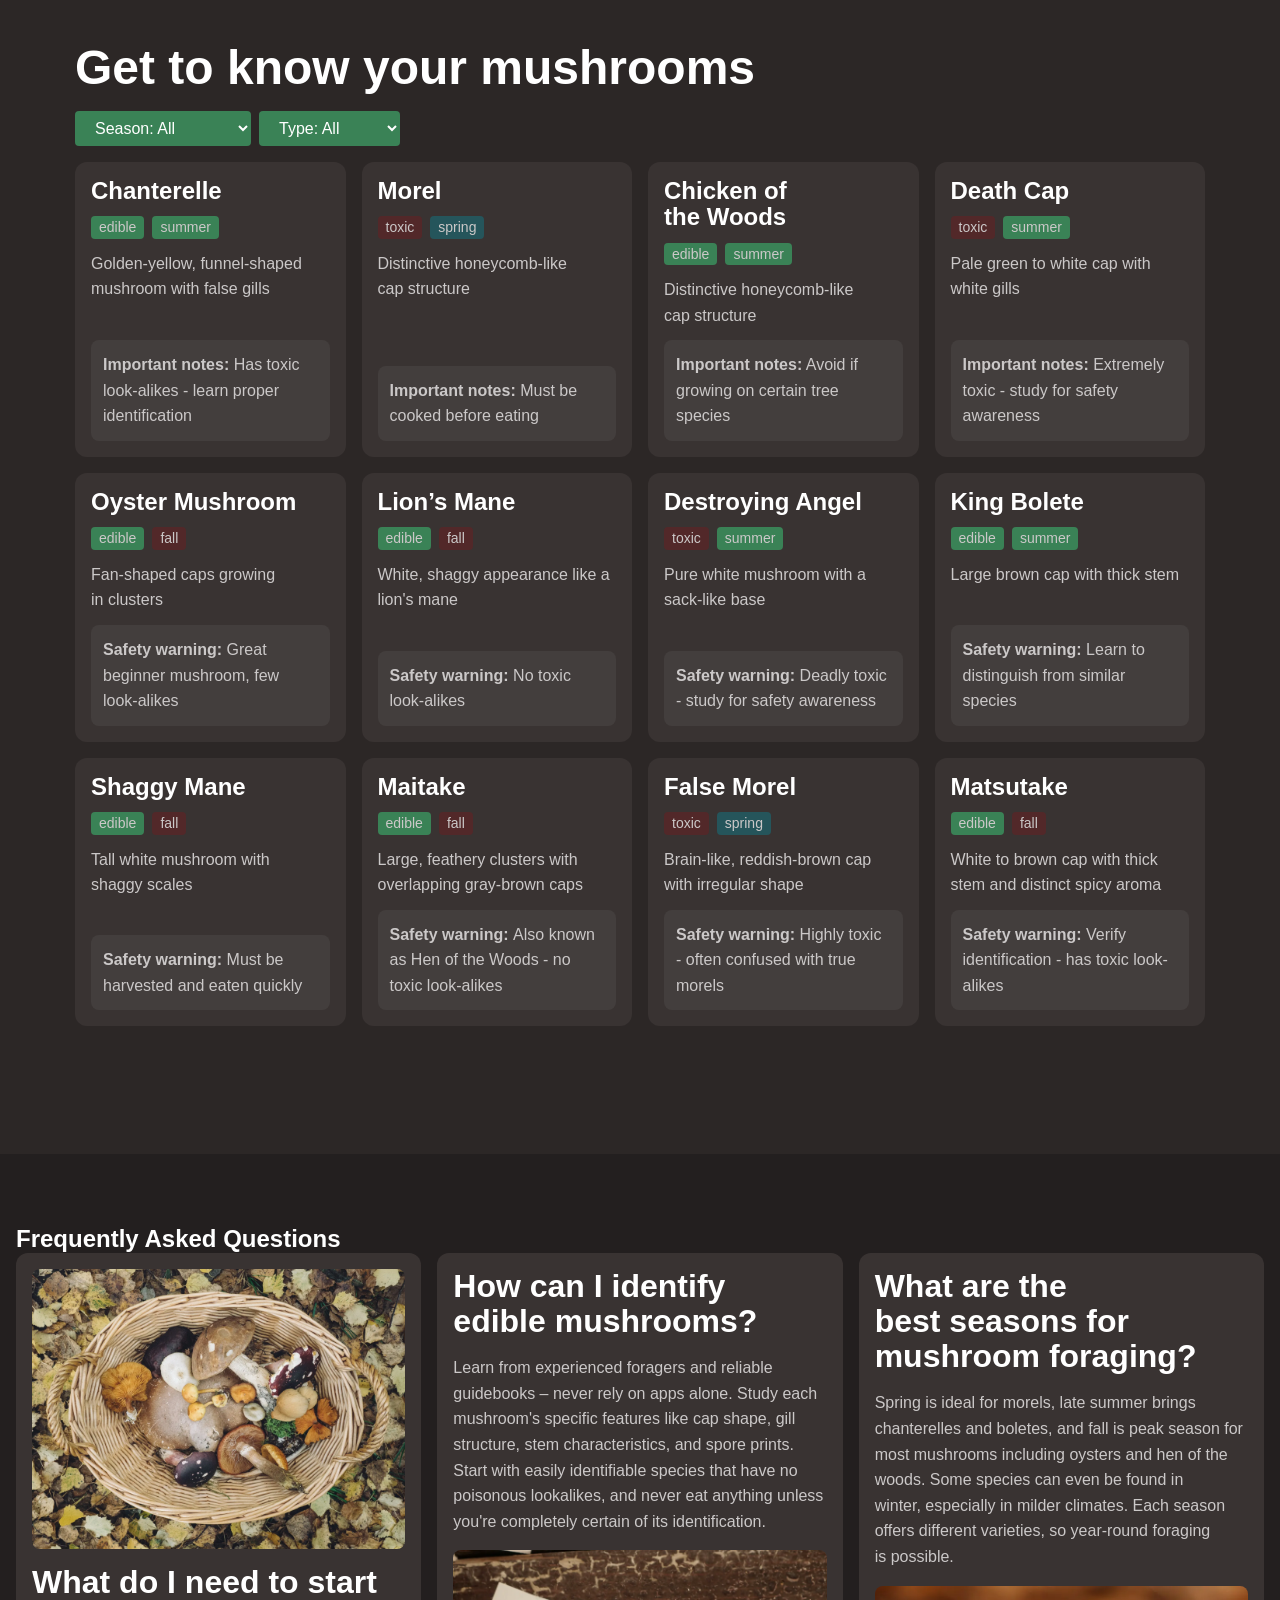
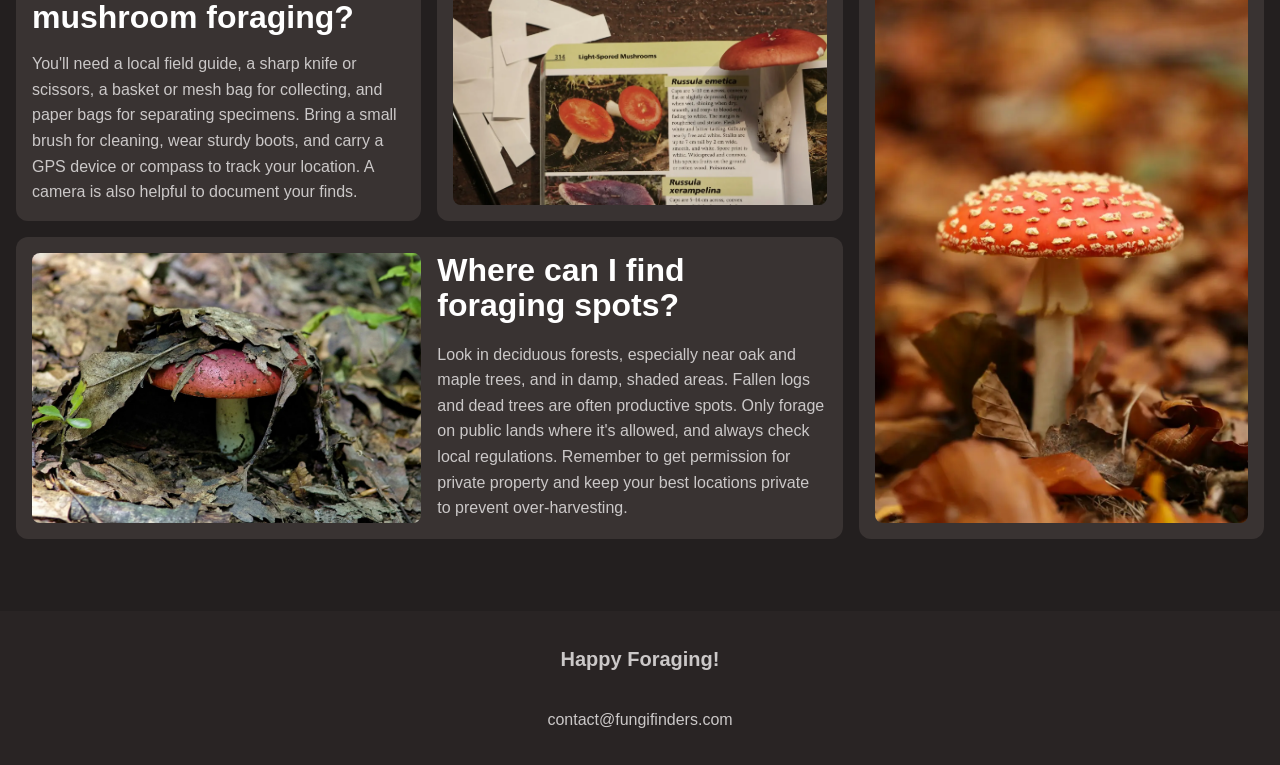
==== commit d47452df: "style: bento grid for faq section" ====
--- a/mushroom-guide.html
+++ b/mushroom-guide.html
@@ -397,68 +397,71 @@
       <section class="section background-extra-dark" data-padding="compact">
         <div class="wrapper" data-width="wide">
           <h2>Frequently Asked Questions</h2>
+
           <!-- Bento Grid -->
-          <div class="card">
-            <img
-              src="/assets/start-foraging.webp"
-              alt="a basket full of mushrooms"
-            />
-            <h3 class="card__title">
-              What do I need to start mushroom foraging?
-            </h3>
-            <p>
-              You'll need a local field guide, a sharp knife or scissors, a
-              basket or mesh bag for collecting, and paper bags for separating
-              specimens. Bring a small brush for cleaning, wear sturdy boots,
-              and carry a GPS device or compass to track your location. A camera
-              is also helpful to document your finds.
-            </p>
-          </div>
-          <div class="card">
-            <img
-              src="/assets/identify-mushrooms.webp"
-              alt="mushrooom on top of a book"
-            />
-            <h3 class="card__title">How can I identify edible mushrooms?</h3>
-            <p>
-              Learn from experienced foragers and reliable guidebooks – never
-              rely on apps alone. Study each mushroom's specific features like
-              cap shape, gill structure, stem characteristics, and spore prints.
-              Start with easily identifiable species that have no poisonous
-              lookalikes, and never eat anything unless you're completely
-              certain of its identification.
-            </p>
-          </div>
-          <div class="card">
-            <img
-              src="/assets/best-seasons.webp"
-              alt="red mushroom with white spots on top"
-            />
-            <h3 class="card__title">
-              What are the best seasons for mushroom foraging?
-            </h3>
-            <p>
-              Spring is ideal for morels, late summer brings chanterelles and
-              boletes, and fall is peak season for most mushrooms including
-              oysters and hen of the woods. Some species can even be found in
-              winter, especially in milder climates. Each season offers
-              different varieties, so year-round foraging is possible.
-            </p>
-          </div>
-          <div class="card">
-            <img
-              src="/assets/where-to-find.webp"
-              alt="mushroom under some leaves"
-            />
-            <h3 class="card__title">Where can I find foraging spots?</h3>
-            <p>
-              Look in deciduous forests, especially near oak and maple trees,
-              and in damp, shaded areas. Fallen logs and dead trees are often
-              productive spots. Only forage on public lands where it's allowed,
-              and always check local regulations. Remember to get permission for
-              private property and keep your best locations private to prevent
-              over-harvesting.
-            </p>
+          <div class="faq-bento">
+            <div class="card">
+              <img
+                src="/assets/start-foraging.webp"
+                alt="a basket full of mushrooms"
+              />
+              <h3 class="card__title">
+                What do I need to start mushroom foraging?
+              </h3>
+              <p>
+                You'll need a local field guide, a sharp knife or scissors, a
+                basket or mesh bag for collecting, and paper bags for separating
+                specimens. Bring a small brush for cleaning, wear sturdy boots,
+                and carry a GPS device or compass to track your location. A
+                camera is also helpful to document your finds.
+              </p>
+            </div>
+            <div class="card">
+              <img
+                src="/assets/identify-mushrooms.webp"
+                alt="mushrooom on top of a book"
+              />
+              <h3 class="card__title">How can I identify edible mushrooms?</h3>
+              <p>
+                Learn from experienced foragers and reliable guidebooks – never
+                rely on apps alone. Study each mushroom's specific features like
+                cap shape, gill structure, stem characteristics, and spore
+                prints. Start with easily identifiable species that have no
+                poisonous lookalikes, and never eat anything unless you're
+                completely certain of its identification.
+              </p>
+            </div>
+            <div class="card">
+              <img
+                src="/assets/where-to-find.webp"
+                alt="mushroom under some leaves"
+              />
+              <h3 class="card__title">Where can I find foraging spots?</h3>
+              <p>
+                Look in deciduous forests, especially near oak and maple trees,
+                and in damp, shaded areas. Fallen logs and dead trees are often
+                productive spots. Only forage on public lands where it's
+                allowed, and always check local regulations. Remember to get
+                permission for private property and keep your best locations
+                private to prevent over-harvesting.
+              </p>
+            </div>
+            <div class="card">
+              <img
+                src="/assets/best-seasons.webp"
+                alt="red mushroom with white spots on top"
+              />
+              <h3 class="card__title">
+                What are the best seasons for mushroom foraging?
+              </h3>
+              <p>
+                Spring is ideal for morels, late summer brings chanterelles and
+                boletes, and fall is peak season for most mushrooms including
+                oysters and hen of the woods. Some species can even be found in
+                winter, especially in milder climates. Each season offers
+                different varieties, so year-round foraging is possible.
+              </p>
+            </div>
           </div>
         </div>
       </section>
--- a/styles.css
+++ b/styles.css
@@ -483,8 +483,62 @@
     --card-gap: 0.75rem;
   }
 
-  .faq-bento-grid {
+  .faq-bento {
     --card-title-color: var(--text-high-contrast);
+    display: grid;
+    gap: 1rem;
+
+    grid-template-areas:
+      "card-one"
+      "card-two"
+      "card-three"
+      "card-four";
+
+    @media (width > 600px) {
+      grid-template-areas:
+        "card-four card-one"
+        "card-three card-two";
+
+      .card:nth-child(even) > img {
+        order: 3;
+      }
+    }
+
+    @media (width > 900px) {
+      grid-template-columns: repeat(3, 1fr);
+      grid-template-areas:
+        "card-one card-two card-four"
+        "card-three card-three card-four";
+    }
+
+    .card > img {
+      height: 100%;
+      object-fit: cover;
+    }
+
+    .card:nth-child(1) {
+      grid-area: card-one;
+    }
+    .card:nth-child(2) {
+      grid-area: card-two;
+    }
+    .card:nth-child(3) {
+      grid-area: card-three;
+
+      @media (width > 900px) {
+        display: grid;
+        gap: 1rem;
+        grid-template-columns: 1fr 1fr;
+      }
+
+      img {
+        grid-column: 1 / 2;
+        grid-row: 1 / 3;
+      }
+    }
+    .card:nth-child(4) {
+      grid-area: card-four;
+    }
   }
 
   .button {
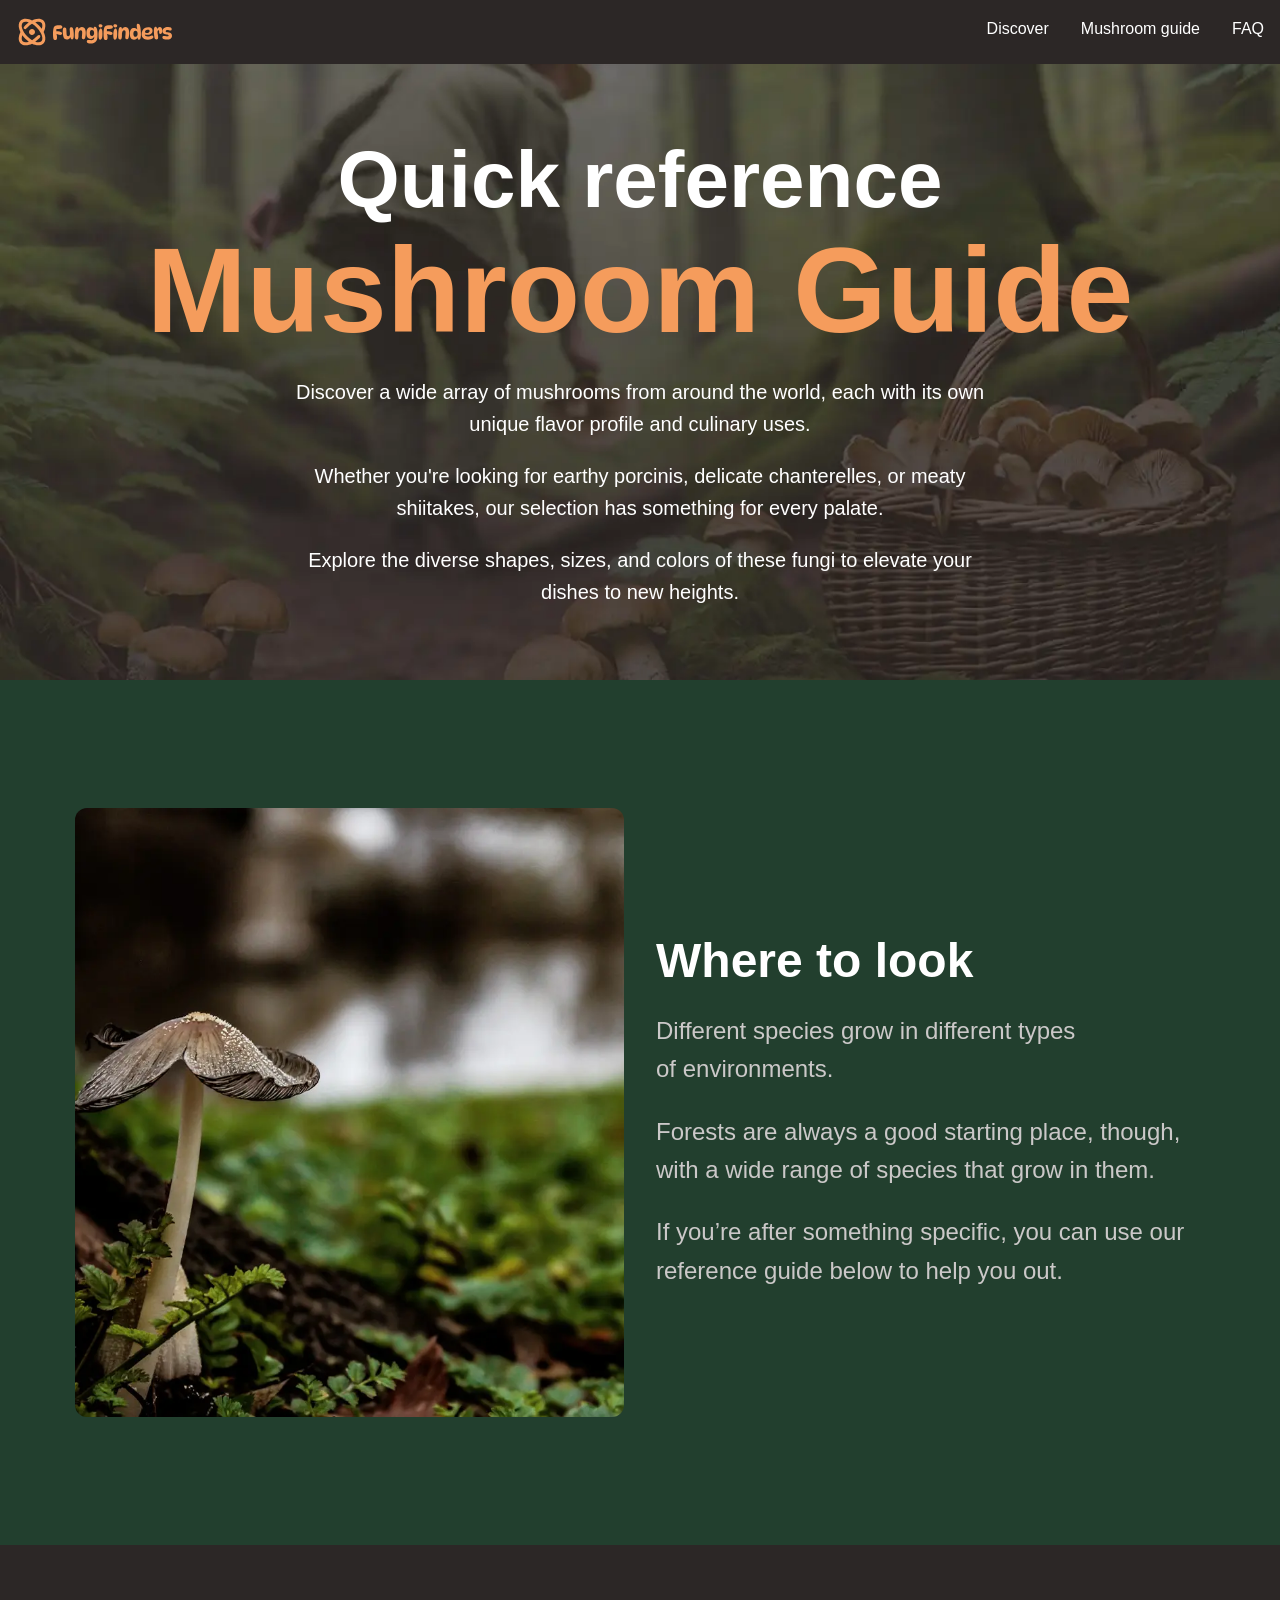
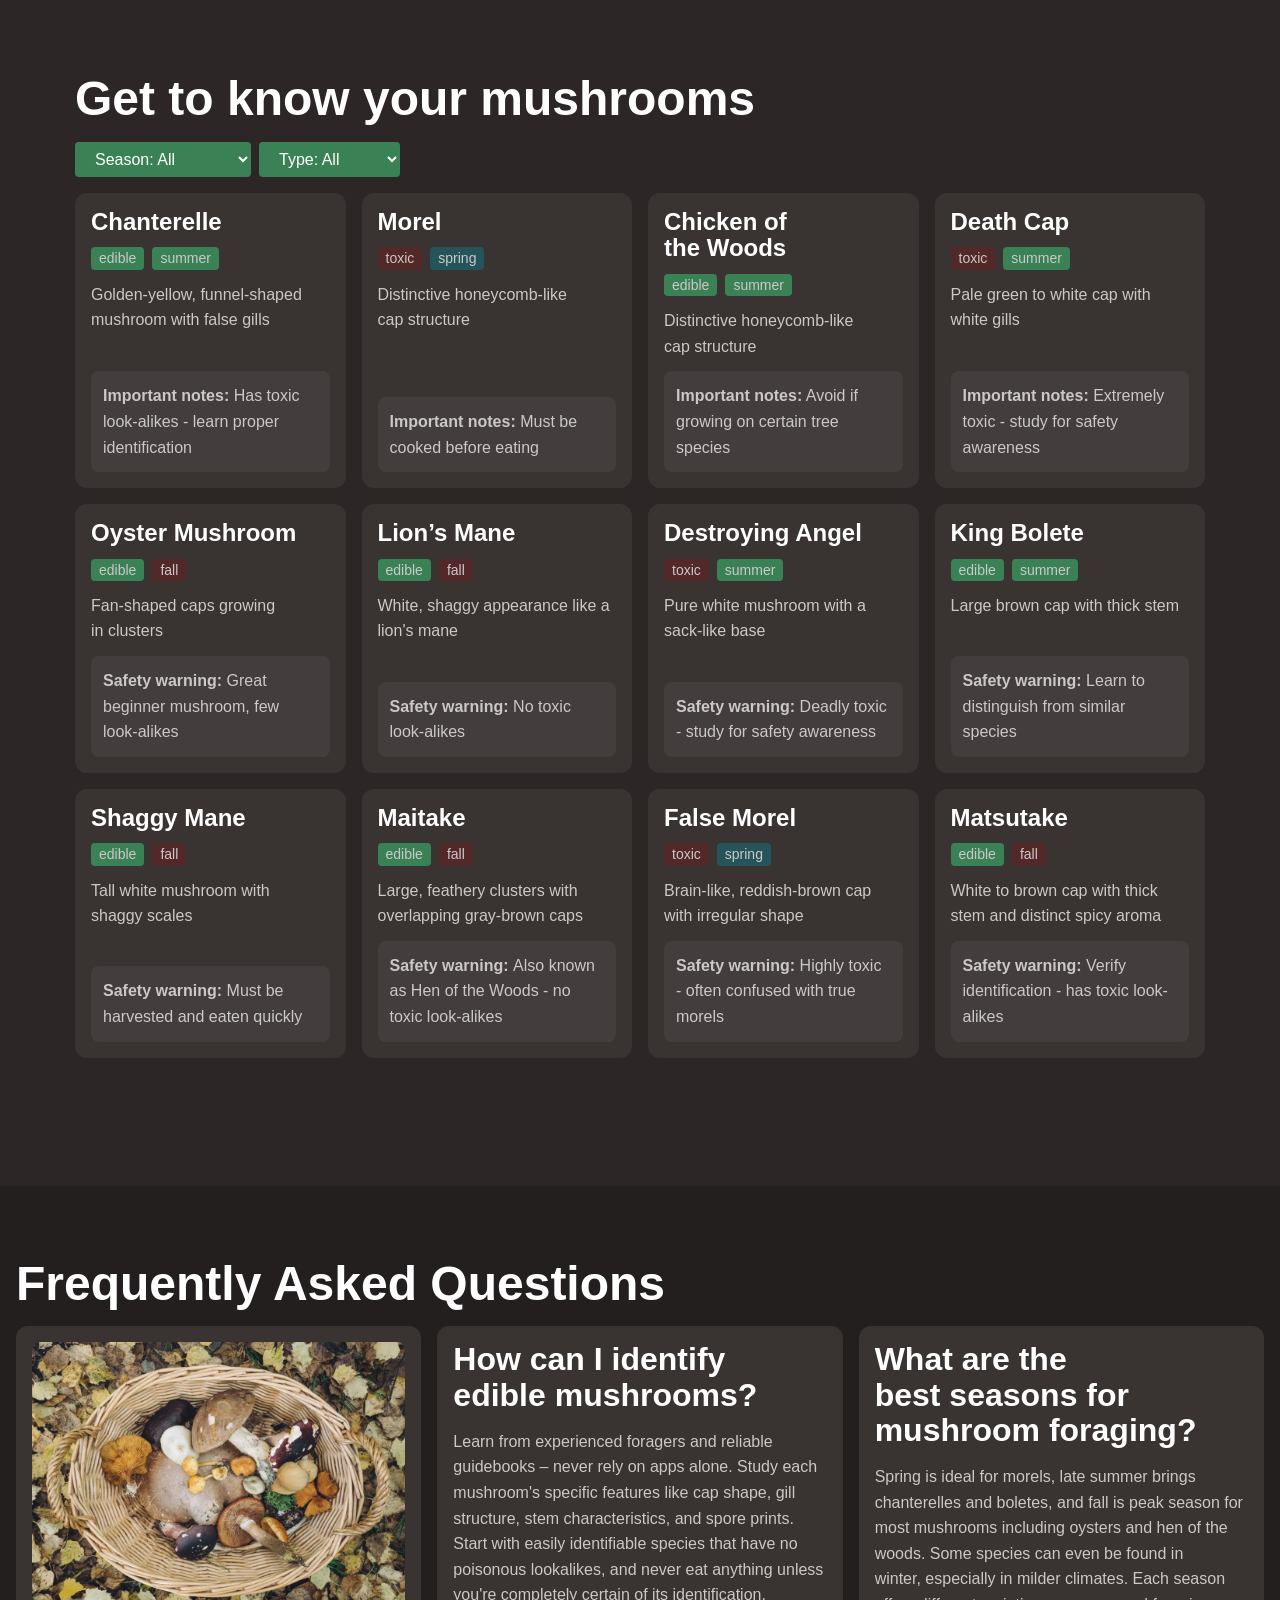
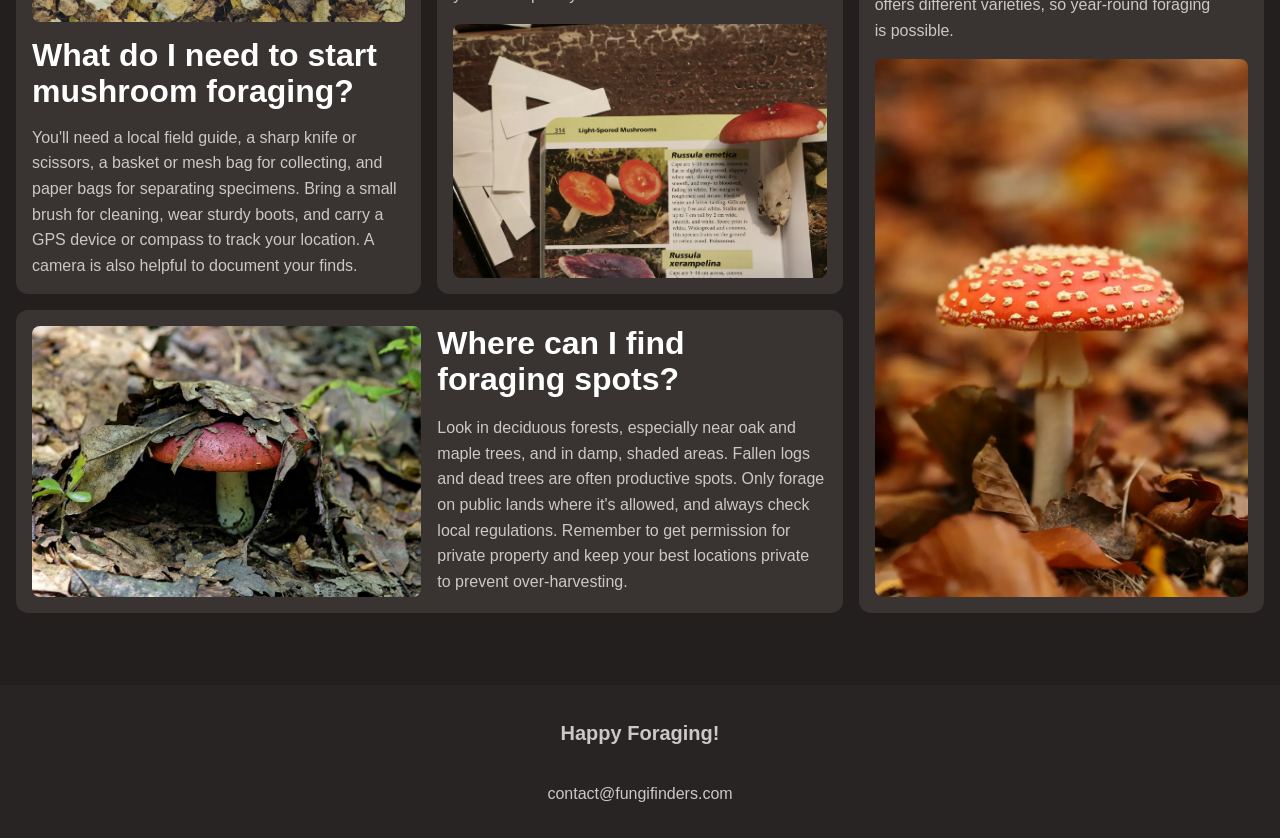
==== commit 345ac948: "add link and touch up styling" ====
--- a/mushroom-guide.html
+++ b/mushroom-guide.html
@@ -24,9 +24,9 @@
           </button>
           <nav class="primary-navigation" id="primary-nav">
             <ul role="list">
-              <li><a href="#">Discover</a></li>
-              <li><a href="#">Mushroom guide</a></li>
-              <li><a href="#">FAQ</a></li>
+              <li><a href="/">Discover</a></li>
+              <li><a href="mushroom-guide.html">Mushroom guide</a></li>
+              <li><a href="mushroom-guide.html#faq">FAQ</a></li>
             </ul>
           </nav>
         </div>
@@ -41,8 +41,7 @@
             <span>Mushroom Guide</span>
           </h1>
         </div>
-        <div class="wrapper" data-width="narrow">
-          <div class="font-size-md flow"></div>
+        <div class="wrapper flow" data-width="narrow">
           <p>
             Discover a wide array of mushrooms from around the world, each with
             its own unique flavor profile and culinary uses.
@@ -61,9 +60,13 @@
       <!-- where to look -->
       <section class="section background-accent">
         <div class="wrapper">
-          <div class="equal-columns" data-vertical-alignment="centered">
+          <div
+            class="equal-columns"
+            data-vertical-alignment="centered"
+            data-gap="large"
+          >
             <img src="/assets/where-to-look.webp" alt="mushroom close up" />
-            <div class="flow font-size-lg text-high-contrast">
+            <div class="flow font-size-lg">
               <h2 class="section-title">Where to look</h2>
               <p>Different species grow in different types of environments.</p>
               <p>
@@ -80,25 +83,25 @@
       </section>
 
       <!-- guide -->
-      <section class="section">
+      <section class="section mushroom-guide">
         <div class="wrapper">
           <div class="flow">
             <h2 class="section-title">Get to know your mushrooms</h2>
             <div class="flex-group">
-              <select name="" id="">
+              <select name="season" id="season">
                 <option value="all">Season: All</option>
                 <option value="spring">Season: Spring</option>
                 <option value="summer">Season: Summer</option>
                 <option value="fall">Season: Fall</option>
               </select>
-              <select name="" id="">
+              <select name="edible" id="edible">
                 <option value="all">Type: All</option>
                 <option value="edible">Type: Edible</option>
                 <option value="toxic">Type: Toxic</option>
               </select>
             </div>
             <!-- grid of mushrooms -->
-            <div class="mushroom-guide grid-auto-fit">
+            <div class="grid-auto-fit">
               <!-- 12 cards here  -->
               <div class="card">
                 <h3 class="card__title">Chanterelle</h3>
@@ -394,9 +397,13 @@
       </section>
 
       <!-- FAQ -->
-      <section class="section background-extra-dark" data-padding="compact">
-        <div class="wrapper" data-width="wide">
-          <h2>Frequently Asked Questions</h2>
+      <section
+        id="faq"
+        class="section background-extra-dark"
+        data-padding="compact"
+      >
+        <div class="wrapper flow" data-width="wide">
+          <h2 class="section-title">Frequently Asked Questions</h2>
 
           <!-- Bento Grid -->
           <div class="faq-bento">
--- a/styles.css
+++ b/styles.css
@@ -145,8 +145,19 @@
     }
   }
 
+  html {
+    font-family: var(--ff-body);
+    line-height: 1.6;
+    scroll-padding: 2rem;
+  }
+
+  @media (prefers-reduced-motion: no-preference) {
+    html {
+      scroll-behavior: smooth;
+    }
+  }
+
   body {
-    font-family: var(--ff-body);
     font-size: var(--font-size-regular);
     color: var(--text-main);
     background-color: var(--background-main);
